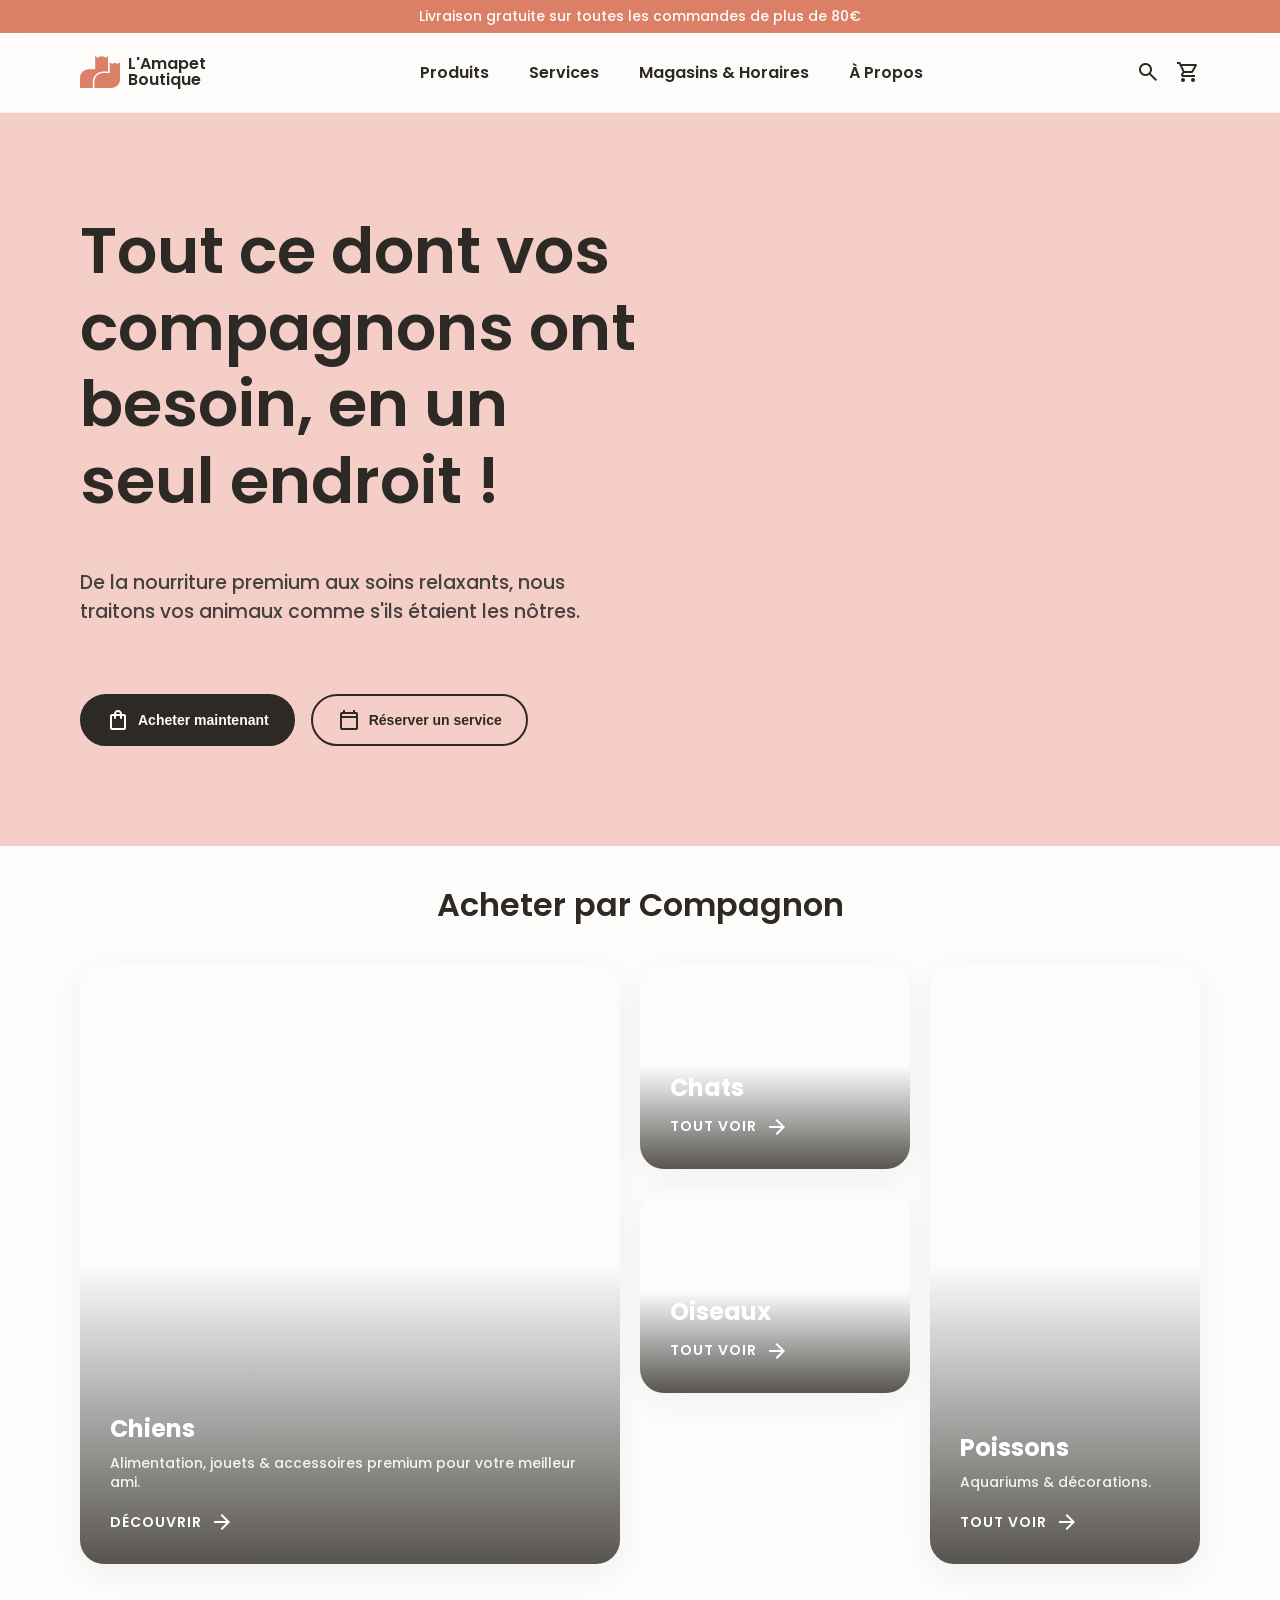
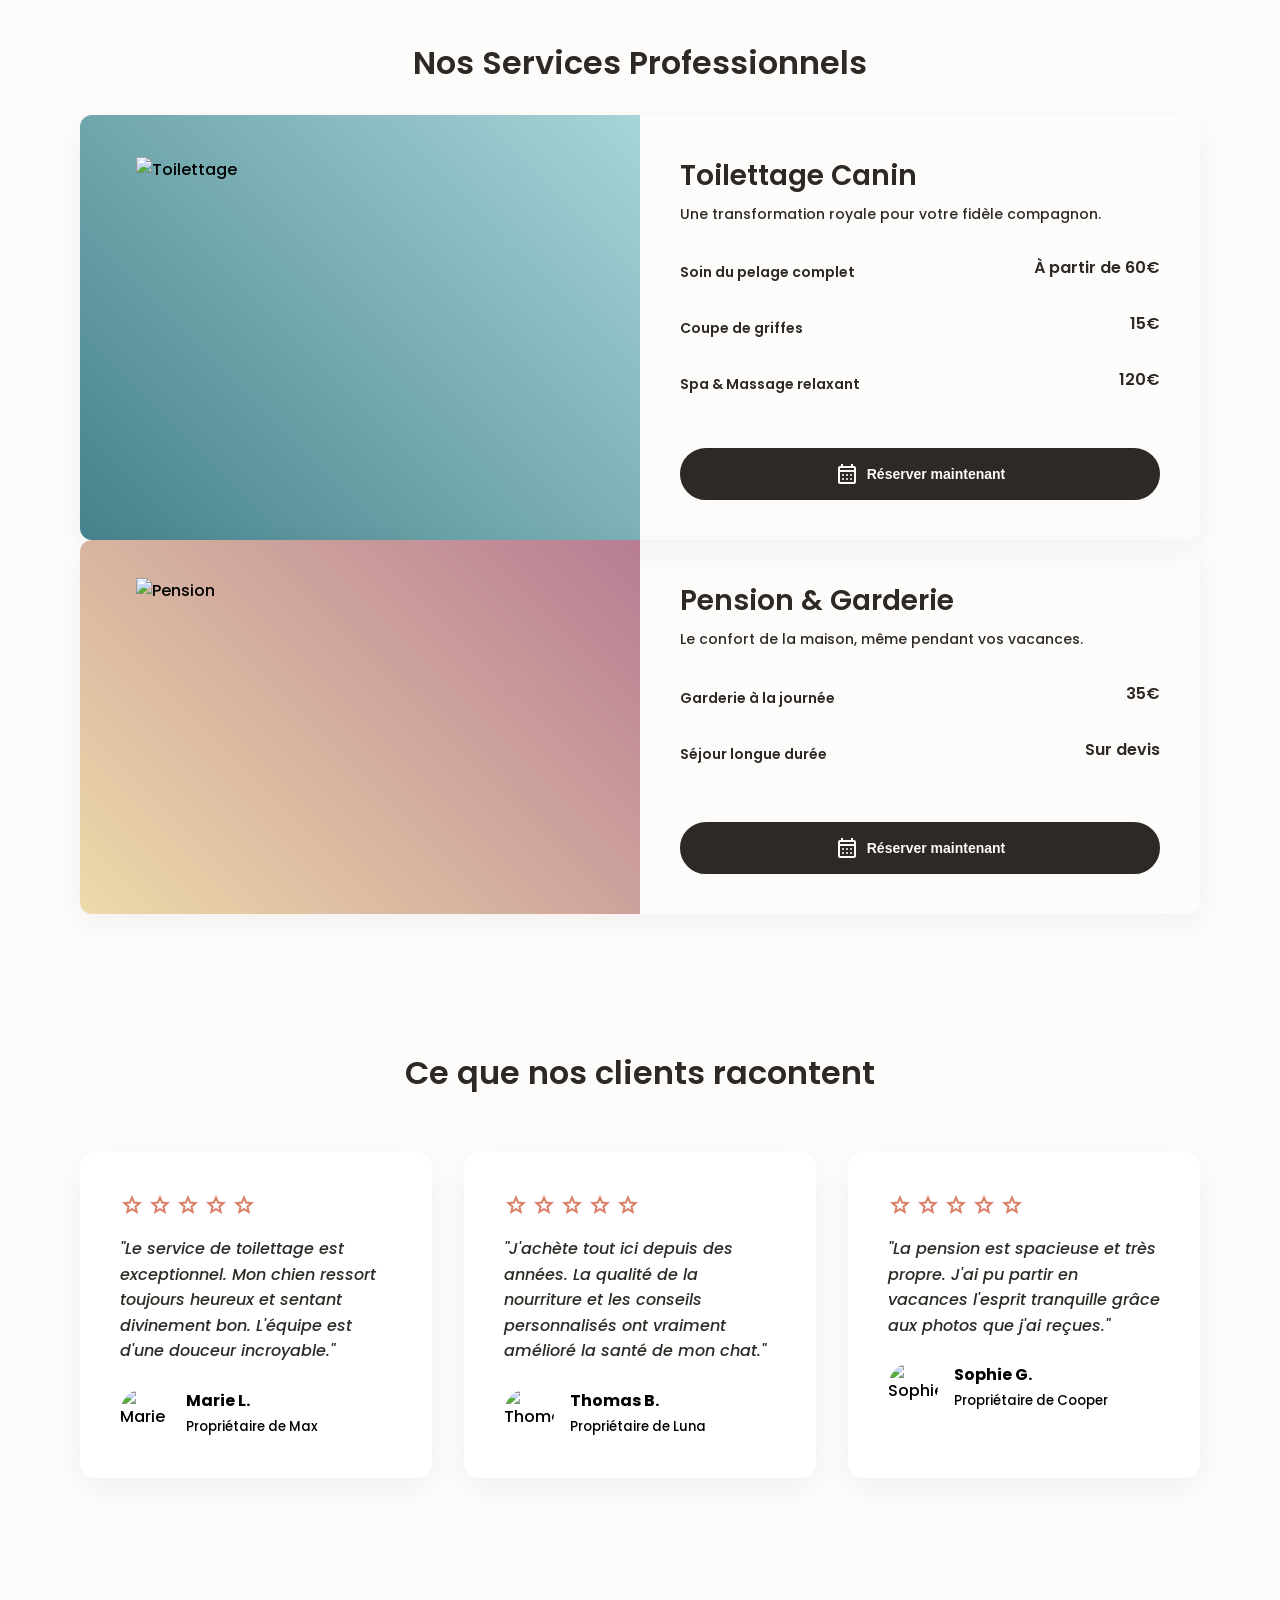
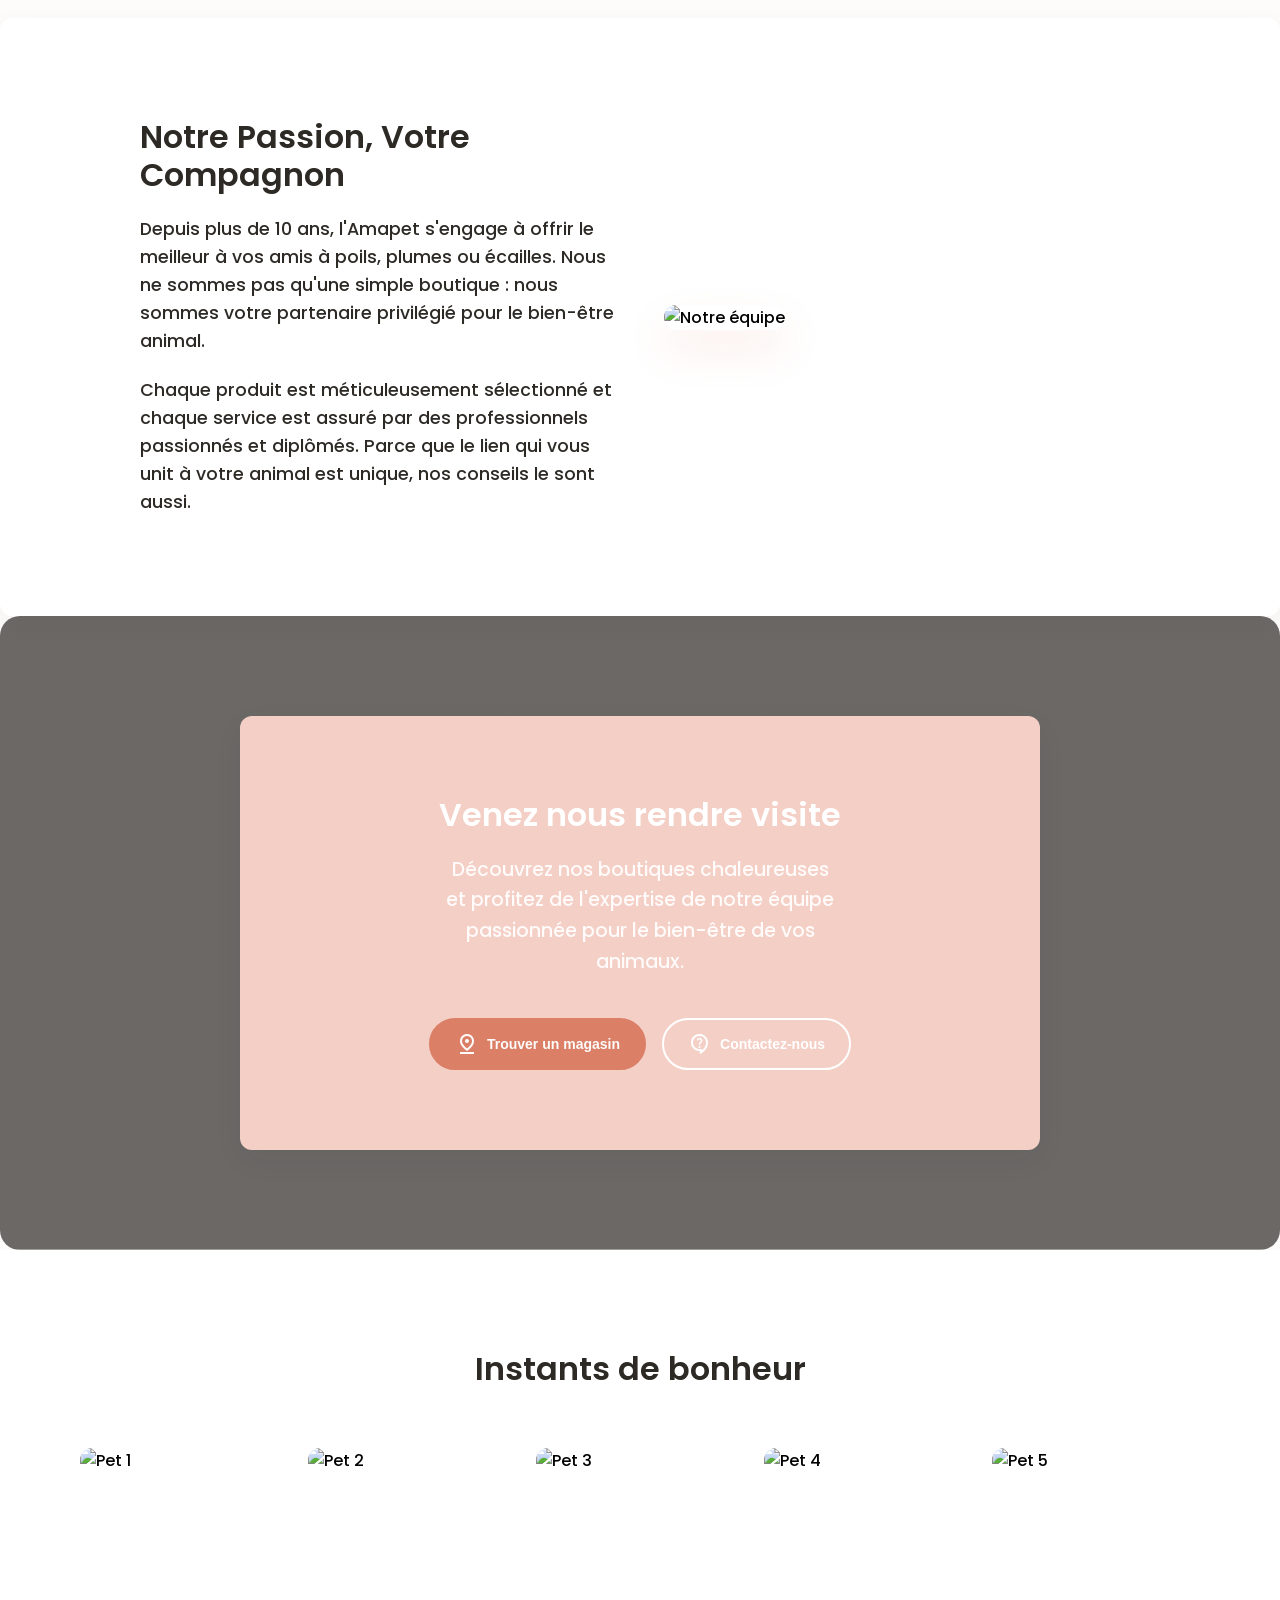
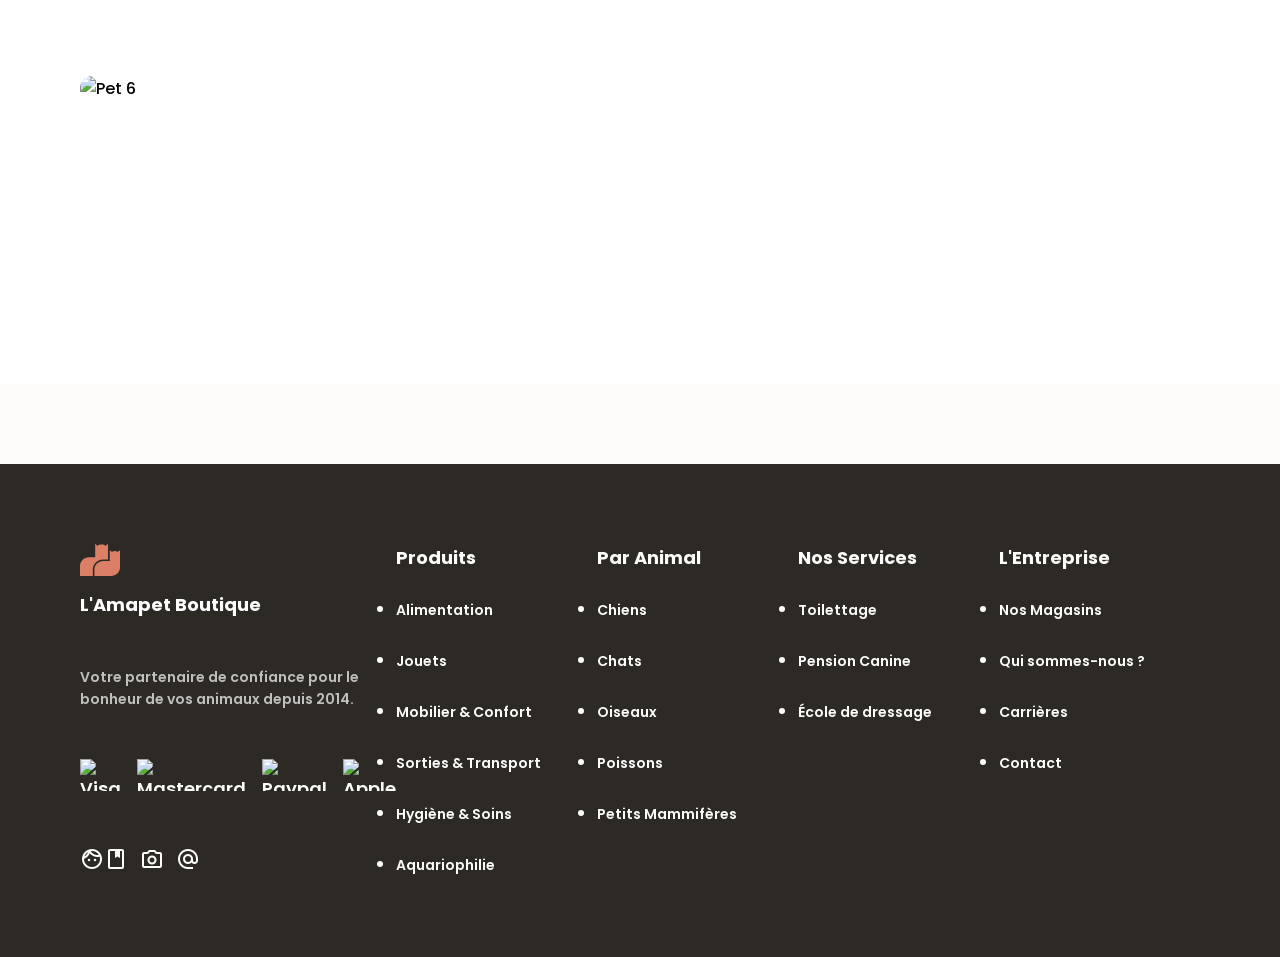
==== index.html @ c66e527f "feat: implement responsive animal masonry grid and update global theme styles and navigation layout" ====
<!DOCTYPE html>
<html lang="fr">
<head>
    <meta charset="UTF-8">
    <meta name="viewport" content="width=device-width, initial-scale=1.0">
    <title>L'Amapet - Votre Animalerie & Spa de Confiance</title>
    <meta name="description" content="Découvrez une large gamme de produits pour chiens, chats, oiseaux et poissons. Services de toilettage et pension professionnelle pour vos compagnons.">
    <link rel="stylesheet" href="style.css">
    <link rel="preconnect" href="https://fonts.googleapis.com">
    <link rel="preconnect" href="https://fonts.gstatic.com" crossorigin>
    <link href="https://fonts.googleapis.com/css2?family=Poppins:wght@400;500;600;700&display=swap" rel="stylesheet">
    <link rel="stylesheet" href="https://fonts.googleapis.com/css2?family=Material+Symbols+Outlined:opsz,wght,FILL,GRAD@20..48,100..700,0..1,-50..200" />
</head>
<body>

    <header>
        <div class="banner">Livraison gratuite sur toutes les commandes de plus de 80€</div>
        <nav>
              
            <div id="logo">

                <svg width="40" height="32" viewBox="0 0 40 32" fill="none" xmlns="http://www.w3.org/2000/svg">
                    <path fill-rule="evenodd" clip-rule="evenodd" d="M12.8 32H0V21.9849C0 17.1239 4.0116 13.1839 8.96 13.1839H15.2V0.468341C15.2 0.251458 15.3792 0.0754376 15.6 0.0754376C15.7184 0.0754376 15.8308 0.127301 15.9068 0.216883L17.3616 1.92719C18.402 1.07577 19.74 0.563816 21.2 0.563816H22C23.442 0.563816 24.7656 1.06359 25.8 1.89654L27.2932 0.14066C27.3692 0.0514706 27.4812 0 27.6 0C27.8208 0 28 0.175628 28 0.392904V15.3896H23.36C17.528 15.3896 12.8 20.0337 12.8 25.7623V32Z" fill="#DB7F67" />
                    <path fill-rule="evenodd" clip-rule="evenodd" d="M29.76 17.0569V12.0875C29.76 12.0836 29.76 12.0797 29.76 12.0758V6.79004C29.76 6.57435 29.9392 6.4 30.16 6.4C30.266 6.4 30.3676 6.44095 30.4424 6.51389L31.9576 7.98784C32.7864 7.42501 33.7936 7.09504 34.88 7.09504C35.97 7.09504 36.9808 7.42735 37.8112 7.99369L39.3176 6.52793C39.3924 6.45499 39.494 6.41404 39.6 6.41404C39.8208 6.41404 40 6.58878 40 6.80408V23.2632C40 28.0883 35.9884 32 31.04 32H14.4V25.7938C14.4 20.969 18.4116 17.0569 23.36 17.0569H29.76Z" fill="#DB7F67" />
                </svg>

               L'Amapet <br> Boutique
            </div>
            <ul class="navigation-menu">
                <li><a href="#">Produits</a>
                    <ul class="subnav">
                        <li class="card-med" id="sup-dog">
                            <div class="card-image"><img src="https://images.unsplash.com/photo-1517849845537-4d257902454a?auto=format&fit=crop&q=80&w=400" alt="Chiens"></div>
                            <a href="#">
                                <span>Chiens</span>
                                <span>Tout voir <span class="material-symbols-outlined">
                                        arrow_forward
                                    </span></span>
                            </a>
                        </li>
                        <li class="card-med" id="sup-cat">
                            <div class="card-image"><img src="https://images.unsplash.com/photo-1514888286974-6c03e2ca1dba?auto=format&fit=crop&q=80&w=400" alt="Chats"></div>
                            <a href="#">
                                <span>Chats</span>
                                <span>Tout voir <span class="material-symbols-outlined">
                                        arrow_forward
                                    </span></span>
                            </a>
                        </li>
                        <li class="card-med" id="sup-bird">
                            <div class="card-image"><img src="https://images.unsplash.com/photo-1452570053594-1b985d6ea890?auto=format&fit=crop&q=80&w=400" alt="Oiseaux"></div>
                            <a href="#">
                                <span>Oiseaux</span>
                                <span>Tout voir <span class="material-symbols-outlined">
                                        arrow_forward
                                    </span></span>
                            </a>
                        </li>
                        <li class="card-med" id="sup-fish">
                            <div class="card-image"><img src="https://images.unsplash.com/photo-1522069169874-c58ec4b76be5?auto=format&fit=crop&q=80&w=400" alt="Poissons"></div>
                            <a href="#">
                                <span>Poissons</span>
                                <span>Tout voir <span class="material-symbols-outlined">
                                        arrow_forward
                                    </span></span>
                            </a>
                        </li>
                    </ul>


                <li><a href="#">Services</a>
                    <ul class="subnav">
                        <li class="card-med" id="serv-groom">
                            <div class="card-image"><img src="https://images.unsplash.com/photo-1583511655857-d19b40a7a54e?auto=format&fit=crop&q=80&w=400" alt="Toilettage"></div>
                            <a href="#">
                                <span>Toilettage</span>
                                <span>Plus d'infos <span class="material-symbols-outlined">
                                        arrow_forward
                                    </span></span>
                            </a>
                        </li>
                        <li class="card-med" id="serv-board">
                            <div class="card-image"><img src="https://images.unsplash.com/photo-1583337130417-3346a1be7dee?auto=format&fit=crop&q=80&w=400" alt="Pension"></div>
                            <a href="#">
                                <span>Pension</span>
                                <span>Plus d'infos <span class="material-symbols-outlined">
                                        arrow_forward
                                    </span></span>
                            </a>
                    </ul>
                </li>
                <li><a href="#locate">Magasins & Horaires</a>
                </li>
                <li>
                    <a href="#">À Propos</a>
                </li>
            </ul>
            <div id="utility">
                <span class="material-symbols-outlined">
                    search
                </span>
                <span class="material-symbols-outlined">
                    shopping_cart
                </span>

            </div>
        </nav>
    </header>
    <section class="hero" style="background-image: linear-gradient(rgba(244, 207, 198, 0.8), rgba(244, 207, 198, 0.8)), url('https://images.unsplash.com/photo-1516734212186-a967f81ad0d7?auto=format&fit=crop&q=80&w=1200'); background-size: cover; background-position: center;">
        <h1>Tout ce dont vos compagnons ont besoin, en un seul endroit !</h1>
        <p style="font-size: 1.2rem; color: #45413E; max-width: 500px; margin-bottom: 20px;">De la nourriture premium aux soins relaxants, nous traitons vos animaux comme s'ils étaient les nôtres.</p>
        <div class="btn-group">
            <button class="btn-filled-dark"><span class="material-symbols-outlined">
                    shopping_bag
                </span>Acheter maintenant</button>
            <button class="btn-outline-dark btn-hover-color"><span class="material-symbols-outlined">
                    calendar_today
                </span> Réserver un service</button>
        </div>

    </section>
    <section class="shop-by-animal">
        <h2>Acheter par Compagnon</h2>
        <div class="animal-masonry">
            <a href="#" class="masonry-item item-lg" style="background-image: url('https://images.unsplash.com/photo-1517849845537-4d257902454a?auto=format&fit=crop&q=80&w=800');">
                <div class="masonry-content">
                    <h3>Chiens</h3>
                    <p>Alimentation, jouets & accessoires premium pour votre meilleur ami.</p>
                    <span class="btn-shop">Découvrir <i class="material-symbols-outlined">arrow_forward</i></span>
                </div>
            </a>
            <div class="masonry-column">
                <a href="#" class="masonry-item item-sm" style="background-image: url('https://images.unsplash.com/photo-1514888286974-6c03e2ca1dba?auto=format&fit=crop&q=80&w=800');">
                    <div class="masonry-content">
                        <h3>Chats</h3>
                        <span class="btn-shop">Tout voir <i class="material-symbols-outlined">arrow_forward</i></span>
                    </div>
                </a>
                <a href="#" class="masonry-item item-sm" style="background-image: url('https://images.unsplash.com/photo-1452570053594-1b985d6ea890?auto=format&fit=crop&q=80&w=800');">
                    <div class="masonry-content">
                        <h3>Oiseaux</h3>
                        <span class="btn-shop">Tout voir <i class="material-symbols-outlined">arrow_forward</i></span>
                    </div>
                </a>
            </div>
            <a href="#" class="masonry-item item-md" style="background-image: url('https://images.unsplash.com/photo-1522069169874-c58ec4b76be5?auto=format&fit=crop&q=80&w=800');">
                <div class="masonry-content">
                    <h3>Poissons</h3>
                    <p>Aquariums & décorations.</p>
                    <span class="btn-shop">Tout voir <i class="material-symbols-outlined">arrow_forward</i></span>
                </div>
            </a>
        </div>
    </section>

    <section>
        <h2>Nos Services Professionnels</h2>

        <ul class="services">
            <li class="card-large card-dark card-wide" id="serv-groom">
                <div class="card-image"><img src="https://images.unsplash.com/photo-1516734212186-a967f81ad0d7?auto=format&fit=crop&q=80&w=800" alt="Toilettage"></div>
                <ul>
                    Toilettage Canin<span class="subtitle">Une transformation royale pour votre fidèle compagnon.</span>
                    <li><a href="#">Soin du pelage complet</a><span>À partir de 60€</span></li>
                    <li><a href="#">Coupe de griffes</a><span>15€</span></li>
                    <li><a href="#">Spa & Massage relaxant</a><span>120€</span></li>
                    <button class="btn-filled-dark"><span class="material-symbols-outlined">
                            calendar_month
                        </span>Réserver maintenant</button>

                </ul>


            </li>
            <li class="card-large card-dark card-wide" id="serv-board">
                <div class="card-image"><img src="https://images.unsplash.com/photo-1548199973-03cce0bbc87b?auto=format&fit=crop&q=80&w=800" alt="Pension"></div>
                <ul>
                    Pension & Garderie<span class="subtitle">Le confort de la maison, même pendant vos vacances.</span>
                    <li><a href="#">Garderie à la journée</a><span>35€</span></li>
                    <li><a href="#">Séjour longue durée</a><span>Sur devis</span></li>
                    <button class="btn-filled-dark"><span class="material-symbols-outlined">
                            calendar_month
                        </span>Réserver maintenant</button>
                </ul>

            </li>
        </ul>
    </section>

    <section id="testimonials" style="padding: 100px var(--pg-margin); background: #FDFCFB;">
        <h2 style="margin-bottom: 60px;">Ce que nos clients racontent</h2>
        <div style="display: grid; grid-template-columns: repeat(auto-fit, minmax(300px, 1fr)); grid-gap: 32px;">
            <div style="background: white; padding: 40px; border-radius: 16px; box-shadow: var(--card-shadow);">
                <div style="display: flex; grid-gap: 4px; margin-bottom: 20px; color: #DB7F67;">
                    <span class="material-symbols-outlined">star</span><span class="material-symbols-outlined">star</span><span class="material-symbols-outlined">star</span><span class="material-symbols-outlined">star</span><span class="material-symbols-outlined">star</span>
                </div>
                <p style="font-style: italic; color: var(--text-01); line-height: 1.6; margin-bottom: 24px;">"Le service de toilettage est exceptionnel. Mon chien ressort toujours heureux et sentant divinement bon. L'équipe est d'une douceur incroyable."</p>
                <div style="display: flex; align-items: center; grid-gap: 16px;">
                    <img src="https://images.unsplash.com/photo-1438761681033-6461ffad8d80?auto=format&fit=crop&q=80&w=100" alt="Marie" style="width: 50px; height: 50px; border-radius: 50%; object-fit: cover;">
                    <div><strong>Marie L.</strong><br><small>Propriétaire de Max</small></div>
                </div>
            </div>
            <div style="background: white; padding: 40px; border-radius: 16px; box-shadow: var(--card-shadow);">
                <div style="display: flex; grid-gap: 4px; margin-bottom: 20px; color: #DB7F67;">
                    <span class="material-symbols-outlined">star</span><span class="material-symbols-outlined">star</span><span class="material-symbols-outlined">star</span><span class="material-symbols-outlined">star</span><span class="material-symbols-outlined">star</span>
                </div>
                <p style="font-style: italic; color: var(--text-01); line-height: 1.6; margin-bottom: 24px;">"J'achète tout ici depuis des années. La qualité de la nourriture et les conseils personnalisés ont vraiment amélioré la santé de mon chat."</p>
                <div style="display: flex; align-items: center; grid-gap: 16px;">
                    <img src="https://images.unsplash.com/photo-1500648767791-00dcc994a43e?auto=format&fit=crop&q=80&w=100" alt="Thomas" style="width: 50px; height: 50px; border-radius: 50%; object-fit: cover;">
                    <div><strong>Thomas B.</strong><br><small>Propriétaire de Luna</small></div>
                </div>
            </div>
            <div style="background: white; padding: 40px; border-radius: 16px; box-shadow: var(--card-shadow);">
                <div style="display: flex; grid-gap: 4px; margin-bottom: 20px; color: #DB7F67;">
                    <span class="material-symbols-outlined">star</span><span class="material-symbols-outlined">star</span><span class="material-symbols-outlined">star</span><span class="material-symbols-outlined">star</span><span class="material-symbols-outlined">star</span>
                </div>
                <p style="font-style: italic; color: var(--text-01); line-height: 1.6; margin-bottom: 24px;">"La pension est spacieuse et très propre. J'ai pu partir en vacances l'esprit tranquille grâce aux photos que j'ai reçues."</p>
                <div style="display: flex; align-items: center; grid-gap: 16px;">
                    <img src="https://images.unsplash.com/photo-1544005313-94ddf0286df2?auto=format&fit=crop&q=80&w=100" alt="Sophie" style="width: 50px; height: 50px; border-radius: 50%; object-fit: cover;">
                    <div><strong>Sophie G.</strong><br><small>Propriétaire de Cooper</small></div>
                </div>
            </div>
        </div>
    </section>

    <section id="mission" style="background: white; border-radius: 12px; margin-top: 40px; box-shadow: var(--card-shadow);">
        <div style="display: flex; flex-direction: row; align-items: center; grid-gap: 48px; padding: 60px;">
            <div style="flex: 1;">
                <h2 style="text-align: left; margin-bottom: 20px;">Notre Passion, Votre Compagnon</h2>
                <p style="font-size: 1.1rem; line-height: 1.6; color: var(--text-01); margin-bottom: 20px;">
                    Depuis plus de 10 ans, l'Amapet s'engage à offrir le meilleur à vos amis à poils, plumes ou écailles. Nous ne sommes pas qu'une simple boutique : nous sommes votre partenaire privilégié pour le bien-être animal.
                </p>
                <p style="font-size: 1.1rem; line-height: 1.6; color: var(--text-01);">
                    Chaque produit est méticuleusement sélectionné et chaque service est assuré par des professionnels passionnés et diplômés. Parce que le lien qui vous unit à votre animal est unique, nos conseils le sont aussi.
                </p>
            </div>
            <div style="flex: 1;">
                <img src="https://images.unsplash.com/photo-1583337130417-3346a1be7dee?auto=format&fit=crop&q=80&w=800" alt="Notre équipe" style="width: 100%; border-radius: 12px; box-shadow: var(--card-hover);">
            </div>
        </div>
    </section>

    <section id="locate" style="background-image: linear-gradient(rgba(45, 42, 38, 0.7), rgba(45, 42, 38, 0.7)), url('https://images.unsplash.com/photo-1601758228041-f3b2795255f1?auto=format&fit=crop&q=80&w=1200'); background-size: cover; background-position: center; border-radius: 20px; padding: 100px var(--pg-margin); color: white;">
        <div style="text-align: center; max-width: 800px; margin: 0 auto;">
            <h2 style="color: white; margin-bottom: 20px;">Venez nous rendre visite</h2>
            <p style="font-size: 1.2rem; line-height: 1.6; margin-bottom: 40px; color: rgba(255, 255, 255, 0.9);">Découvrez nos boutiques chaleureuses et profitez de l'expertise de notre équipe passionnée pour le bien-être de vos animaux.</p>
            <div class="btn-group" style="justify-content: center;">
                <button class="btn-filled-dark" style="background: var(--brand-01); border-color: var(--brand-01);"><span class="material-symbols-outlined">pin_drop</span>Trouver un magasin</button>
                <button class="btn-outline-dark" style="color: white; border-color: white;"><span class="material-symbols-outlined">contact_support</span> Contactez-nous</button>
            </div>
        </div>
    </section>

    <section id="gallery" style="padding: 100px var(--pg-margin); background: white;">
        <h2 style="margin-bottom: 60px;">Instants de bonheur</h2>
        <div style="display: grid; grid-template-columns: repeat(auto-fill, minmax(200px, 1fr)); grid-gap: 20px;">
            <img src="https://images.unsplash.com/photo-1516734212186-a967f81ad0d7?auto=format&fit=crop&q=80&w=400" alt="Pet 1" style="width: 100%; aspect-ratio: 1/1; object-fit: cover; border-radius: 12px; transition: var(--hover-timing); cursor: pointer;" onmouseover="this.style.transform='scale(1.05)'" onmouseout="this.style.transform='scale(1)'">
            <img src="https://images.unsplash.com/photo-1544568100-847a948585b9?auto=format&fit=crop&q=80&w=400" alt="Pet 2" style="width: 100%; aspect-ratio: 1/1; object-fit: cover; border-radius: 12px; transition: var(--hover-timing); cursor: pointer;" onmouseover="this.style.transform='scale(1.05)'" onmouseout="this.style.transform='scale(1)'">
            <img src="https://images.unsplash.com/photo-1444212477490-ca407925329e?auto=format&fit=crop&q=80&w=400" alt="Pet 3" style="width: 100%; aspect-ratio: 1/1; object-fit: cover; border-radius: 12px; transition: var(--hover-timing); cursor: pointer;" onmouseover="this.style.transform='scale(1.05)'" onmouseout="this.style.transform='scale(1)'">
            <img src="https://images.unsplash.com/photo-1518791841217-8f162f1e1131?auto=format&fit=crop&q=80&w=400" alt="Pet 4" style="width: 100%; aspect-ratio: 1/1; object-fit: cover; border-radius: 12px; transition: var(--hover-timing); cursor: pointer;" onmouseover="this.style.transform='scale(1.05)'" onmouseout="this.style.transform='scale(1)'">
            <img src="https://images.unsplash.com/photo-1522069169874-c58ec4b76be5?auto=format&fit=crop&q=80&w=400" alt="Pet 5" style="width: 100%; aspect-ratio: 1/1; object-fit: cover; border-radius: 12px; transition: var(--hover-timing); cursor: pointer;" onmouseover="this.style.transform='scale(1.05)'" onmouseout="this.style.transform='scale(1)'">
            <img src="https://images.unsplash.com/photo-1517610822449-4321877649d7?auto=format&fit=crop&q=80&w=400" alt="Pet 6" style="width: 100%; aspect-ratio: 1/1; object-fit: cover; border-radius: 12px; transition: var(--hover-timing); cursor: pointer;" onmouseover="this.style.transform='scale(1.05)'" onmouseout="this.style.transform='scale(1)'">
        </div>
    </section>

    <footer>

        <ul style="flex: 1.5;">
            <div id="logo-footer" style="margin-bottom: 24px;">
                <svg width="40" height="32" viewBox="0 0 40 32" fill="none" xmlns="http://www.w3.org/2000/svg">
                    <path fill-rule="evenodd" clip-rule="evenodd" d="M12.8 32H0V21.9849C0 17.1239 4.0116 13.1839 8.96 13.1839H15.2V0.468341C15.2 0.251458 15.3792 0.0754376 15.6 0.0754376C15.7184 0.0754376 15.8308 0.127301 15.9068 0.216883L17.3616 1.92719C18.402 1.07577 19.74 0.563816 21.2 0.563816H22C23.442 0.563816 24.7656 1.06359 25.8 1.89654L27.2932 0.14066C27.3692 0.0514706 27.4812 0 27.6 0C27.8208 0 28 0.175628 28 0.392904V15.3896H23.36C17.528 15.3896 12.8 20.0337 12.8 25.7623V32Z" fill="#DB7F67" />
                    <path fill-rule="evenodd" clip-rule="evenodd" d="M29.76 17.0569V12.0875C29.76 12.0836 29.76 12.0797 29.76 12.0758V6.79004C29.76 6.57435 29.9392 6.4 30.16 6.4C30.266 6.4 30.3676 6.44095 30.4424 6.51389L31.9576 7.98784C32.7864 7.42501 33.7936 7.09504 34.88 7.09504C35.97 7.09504 36.9808 7.42735 37.8112 7.99369L39.3176 6.52793C39.3924 6.45499 39.494 6.41404 39.6 6.41404C39.8208 6.41404 40 6.58878 40 6.80408V23.2632C40 28.0883 35.9884 32 31.04 32H14.4V25.7938C14.4 20.969 18.4116 17.0569 23.36 17.0569H29.76Z" fill="#DB7F67" />
                </svg>
                <div style="font-weight: 700; color: white; margin-top: 8px;">L'Amapet Boutique</div>
            </div>
            <p style="color: rgba(255,255,255,0.7); font-size: 14px; line-height: 1.6; margin-bottom: 24px;">Votre partenaire de confiance pour le bonheur de vos animaux depuis 2014.</p>
            <div style="display: flex; grid-gap: 16px; margin-bottom: 32px;">
                <img src="https://img.icons8.com/color/48/000000/visa.png" alt="Visa" style="height: 32px;">
                <img src="https://img.icons8.com/color/48/000000/mastercard.png" alt="Mastercard" style="height: 32px;">
                <img src="https://img.icons8.com/color/48/000000/paypal.png" alt="Paypal" style="height: 32px;">
                <img src="https://img.icons8.com/color/48/000000/apple-pay.png" alt="Apple Pay" style="height: 32px;">
            </div>
            <div style="display: flex; grid-gap: 12px;">
                <span class="material-symbols-outlined" style="cursor: pointer;">facebook</span>
                <span class="material-symbols-outlined" style="cursor: pointer;">photo_camera</span>
                <span class="material-symbols-outlined" style="cursor: pointer;">alternate_email</span>
            </div>
        </ul>
        <ul>
            <strong>Produits</strong>
            <li><a href="#">Alimentation</a></li>
            <li><a href="#">Jouets</a></li>
            <li><a href="#">Mobilier & Confort</a></li>
            <li><a href="#">Sorties & Transport</a></li>
            <li><a href="#">Hygiène & Soins</a></li>
            <li><a href="#">Aquariophilie</a></li>
        </ul>

        <ul>
            <strong>Par Animal</strong>
            <li><a href="#">Chiens</a></li>
            <li><a href="#">Chats</a></li>
            <li><a href="#">Oiseaux</a></li>
            <li><a href="#">Poissons</a></li>
            <li><a href="#">Petits Mammifères</a></li>
        </ul>


        <ul>
            <strong>Nos Services</strong>
            <li><a href="#">Toilettage</a></li>
            <li><a href="#">Pension Canine</a></li>
            <li><a href="#">École de dressage</a></li>
        </ul>
        <ul>
            <strong>L'Entreprise</strong>
            <li><a href="#">Nos Magasins</a></li>
            <li><a href="#">Qui sommes-nous ?</a></li>
            <li><a href="#">Carrières</a></li>
            <li><a href="#">Contact</a></li>
        </ul>


    </footer>
    
</body>
</html>
---- style.css ----
:root {
    --text-01: #2D2A26;
    --light-01: #FDFCFB;
    --light-02: #FFFFFF;
    --brand-01: #DB7F67;
    --brand-02: #F4CFC6;
    --card-hover: 0 20px 40px rgba(219, 127, 103, 0.15);
    --card-shadow: 0 10px 30px rgba(45, 42, 38, 0.05);
    --hover-timing: all 0.4s cubic-bezier(0.165, 0.84, 0.44, 1);
    --nav-card-size: 260px;

    -webkit-font-smoothing: antialiased;
    -moz-osx-font-smoothing: grayscale;
    scroll-behavior: smooth;
}

* {
    box-sizing: border-box;
    padding: 0;
    margin: 0;
}

body {
    font-family: 'Poppins', sans-serif;
    font-weight: 500;
    transition: var(--hover-timing);

    background: var(--light-01);
	
	width: 100vw;
	overflow-x: hidden;

}

header {
    /*    width: 100%;*/
    height: auto;
    position: sticky;
    top: 0;
    /*    border: 1px solid red;*/
    z-index: 100;
}

.banner {
    background: var(--brand-01);
    color: var(--light-01);
    font-size: 14px;
    font-weight: 500;
    line-height: 1.2;
    padding: 8px 24px;
    display: flex;
    align-items: center;
    justify-content: center;

}

nav {
    color: var(--text-01);
    font-weight: 600;
    height: 80px;
    background: rgba(253, 252, 251, 0.8);
    backdrop-filter: blur(10px);
    -webkit-backdrop-filter: blur(10px);
    display: flex;
    flex-direction: row;
    align-items: center;
    justify-content: space-between;
    padding: 0 var(--pg-margin);
    border-bottom: 1px solid rgba(219, 127, 103, 0.1);
    z-index: 100;
}

nav ul.navigation-menu {
    display: flex;
    flex-direction: row;
    flex: 1;
    justify-content: center;
    position: relative;
    top: 0;
}

nav .navigation-menu a {
    font-size: 16px;
    text-decoration: none;
    color: var(--text-01);

}

nav .navigation-menu > li {
    display: flex;
    flex-direction: column;
    align-items: center;
    /*    justify-items: center;*/
}

nav .navigation-menu > li > a {
    position: relative;
    /*    border: 1px solid purple;*/
    padding: 0 20px;
    height: 64px;
    display: flex;
    align-items: center;
    justify-items: center;
}

nav .navigation-menu > li:hover ul.subnav {
    visibility: visible;
    opacity: 1;
    top: 80px;
    transform: translateY(0);
}


nav .navigation-menu > li > ul.subnav {
    /*    border: 1px solid green;*/
    visibility: hidden;
    position: absolute;
    display: flex;
    flex-direction: row;
    top: 90px;
    background: var(--light-02);
    box-shadow: var(--card-hover);
    border-radius: 16px;
    opacity: 0;
    transform: translateY(10px);
    transition: var(--hover-timing);
    padding: 32px;
}


nav > #logo {
    display: flex;
    flex-direction: row;
    align-items: center;
    grid-gap: 8px;
    line-height: 100%;
}

nav > #logo > span {
    font-size: 32px;
}

nav > #utility {
    display: flex;
    flex-direction: row;
    align-items: center;
    grid-gap: 16px;
}

.card-large,
.card-med {
    /*    border: 1px solid orange;*/
    flex: 1;
    /*    width: var(--nav-card-size);*/

    position: relative;
    display: flex;
    flex-direction: column;
    /*    padding: 24px;*/
    transition: var(--hover-timing);
    cursor: pointer;
}


.card-large {
    box-shadow: var(--card-shadow);
    border-radius: 12px;
    overflow: hidden;
    /*    padding-bottom: 32px;*/
}



.card-large:hover {
    box-shadow: var(--card-hover);
    transform: scale(1.01);
}

.card-med:hover .card-image {
    transform: scale(1.01);
}


.card-image {
    width: 100%;
    /*    height: 90%;*/
    aspect-ratio: 1/1;
    position: relative;
    border-radius: 12px;
    overflow: hidden;
    display: flex;
    align-items: center;
    justify-content: center;
    transition: var(--hover-timing);
}

.card-large > .card-image {
    aspect-ratio: 3/2;
}

.card-image > img {
    width: 100%;
    height: 100%;
    position: absolute;
    object-fit: contain;



}

.card-large a {
    text-decoration: none;
    font-weight: 600;
}

.card-large > .card-image > a {
    position: absolute;
    bottom: 0;
    z-index: 1;
    width: 100%;
    font-size: 24px;
    line-height: 1.2;
}




.card-large > ul {
    /*    padding: 16px 0 24px;*/
    display: flex;
    flex-direction: column;
    grid-gap: 8px;
    flex: 1;
    /*    border: 1px solid blue;*/

    color: var(--text-01);

    padding: 0 40px 40px;
    font-size: 28px;
    font-weight: 600;
    line-height: 1.5;
}



.card-large > ul > li a {
    line-height: 32px;
    font-size: 14px;
    /*    border: 1px solid red;*/
}


.card-large#sup-dog,
.card-med#sup-dog > .card-image {
    background: linear-gradient(45deg, #463631 0%, #976C5B 100%);
}


button.btn-outline {
    color: var(--light-01);
    border-color: var(--light-01);
}


.card-large#sup-cat,
.card-med#sup-cat > .card-image {
    background: linear-gradient(45deg, #F6AE6C 0%, #ECBD73 100%);
}


.card-large#sup-bird,
.card-med#sup-bird > .card-image {
    background: linear-gradient(45deg, #EFEFEF 0%, #F2F2F2 100%);
}


.card-large#sup-fish,
.card-med#sup-fish > .card-image {
    background: linear-gradient(45deg, #1E4782 0%, #709DDF 100%);
}


.card-large.card-dark a,
.card-large.card-dark > ul {
    color: var(--text-01);
}

.card-large.card-light a,
.card-large.card-light > ul {
    color: var(--light-01);
}



button {
    font-size: 14px;
    font-weight: 600;
    line-height: 24px;
    padding: 12px 24px;
    border-radius: 48px;
    display: flex;
    flex-direction: row;
    grid-gap: 8px;
    justify-content: center;
    align-items: center;
    cursor: pointer;
}



button.btn-outline-light {
    color: var(--light-01);
    background: none;
    color: var(--light-01);
    border: 2px solid var(--light-01);
}

button.btn-outline-dark {
    color: var(--text-01);
    background: none;
    color: var(--text-01);
    border: 2px solid var(--text-01);
}

button.btn-filled-dark {
    color: var(--light-01);
    background: var(--text-01);
    color: var(--light-01);
    border: 2px solid var(--text-01);
}

.btn-outline-dark:hover {
    background: var(--text-01);
    border: 2px solid var(--text-01);
}

.btn-outline-light:hover {
    background: var(--light-01);
    border: 2px solid var(--light-01);
    color: var(--text-01);
}


button:hover,
.btn-outline-dark.btn-hover-color:hover {
    color: var(--light-01);
    border: 2px solid var(--brand-01);
    background: var(--brand-01);
    transition: var(--hover-timing);
    box-shadow: var(--card-hover);
}


section,
footer {
    position: relative;
    width: 100%;
    padding: 0 var(--pg-margin);
}




section.hero {
    /*    width: 100%;*/
    height: auto;
    background: var(--brand-02);
    min-height: 500px;
    display: flex;
    flex-direction: column;
    justify-content: center;
    align-items: flex-start;
    grid-gap: 48px;
    display: inline-flex;
    padding-top: 100px;
    padding-bottom: 100px;
}

.btn-group {
    display: flex;
    flex-direction: row;
    grid-gap: 16px;
}

section.hero h1 {
    font-size: var(--hero-text);
    font-weight: 600;
    line-height: 1.2;
    width: 40%;

    color: var(--text-01);
}

.card-med {
    width: var(--nav-card-size);
    height: auto;
    /*    border: 1px solid green;*/
    position: relative;
    display: flex;
    flex-direction: column;
    padding: 0;
}

.card-med > a {
    display: flex;
    flex-direction: column;
    grid-gap: 4px;
    padding: 12px 16px 0px;
}

.card-med > a > span {
    width: 100%;
    /*    border: 1px solid blue;*/
}

.card-med > a > span:nth-of-type(1) {
    width: 100%;
    /*    border: 1px solid blue;*/
    font-size: 24px;
    font-weight: 600;
    line-height: 1.2;
}

.card-med > a > span:nth-of-type(2) {
    font-size: 16px;
    font-weight: 500;
    line-height: 24px;
    display: flex;
    flex-direction: row;
    align-items: center;
    grid-gap: 6px;
}

.card-med > a > span:nth-of-type(2) > span {
    font-size: 18px;
}

#serv-groom > .card-image {
    background: linear-gradient(45deg, #45828C 0%, #A7D4D8 100%);
}

#serv-board > .card-image {
    background: linear-gradient(45deg, #EDDAA9 0%, #B87D93 100%);
}

.card-med:hover .card-image {
    box-shadow: var(--card-hover);
}


.card-med > .card-image {
    box-shadow: var(--card-shadow);
}

.card-med > .card-image > img {
    width: 80%;
    height: 80%;
    /*    border: 1px solid red;*/
}

section:not(.hero) {
    padding: calc(var(--pg-margin)/2) var(--pg-margin);
}

section h2 {
    font-size: 32px;
    font-weight: 600;
    line-height: 1.2;
    text-align: center;
    color: var(--text-01);
    margin-bottom: 32px;
    /*    padding-bottom: 24px;*/
}


.card-wide {
    flex-direction: row;
    padding: 0;
}

.card-wide .card-image {
    width: 50%;
    border-radius: 0;
}

.card-image img {
    width: 80%;
    height: 80%;
}

.card-wide > ul {
    padding: 40px;
}

.card-wide > ul > li {
    width: 100%;
    display: flex;
    flex-direction: row;
    justify-content: space-between;
    grid-gap: 24px;
    margin-bottom: 16px;
}


.card-wide .subtitle {
    font-size: 14px;
    line-height: 1.4;
    font-weight: 500;
    /*    margin-top: 8px;*/
    margin-bottom: 24px;
}

.card-wide > ul > li span {
    font-size: 16px;
}

.card-large > ul > li:last-of-type {
    margin-bottom: 40px;
}


.card-large button {
    margin-top: auto;
}

#locate > div {
    background: var(--brand-02);
    display: flex;
    flex-direction: column;
    justify-content: center;
    align-items: center;
    padding: 80px 0;
    border-radius: 12px;
    box-shadow: var(--card-shadow);
    transition: var(--hover-timing);
    cursor: pointer;
}

#locate > div:hover {
    box-shadow: var(--card-hover);
}

#locate h2 {
    margin-top: 0;
}

#locate p {
    line-height: 1.5;
    margin-bottom: 40px;
    width: 50%;
    text-align: center;
}


.btn-group {
    display: flex;
    flex-direction: row;
    grid-gap: 16px;
}

footer {
    background: var(--text-01);
    padding: 80px 80px 0px;
    margin-top: 80px;
    display: flex;
}



footer ul {
    display: flex;
    flex-direction: column;
    grid-gap: 24px;
    box-shadow: none;
    flex: 1;
    color: var(--light-01);
    font-size: 18px;
    font-weight: 600;
    margin-bottom: 80px;

}


footer ul li a {
    color: var(--light-01);
    text-decoration: none;
    font-size: 14px;
}


footer ul li {
    color: var(--light-01);
    padding: 0;

}

/* Shop by Animal Masonry */
.animal-masonry {
    display: grid;
    grid-template-columns: 2fr 1fr 1fr;
    grid-gap: 20px;
    margin-top: 40px;
    height: 600px;
}

.masonry-column {
    display: flex;
    flex-direction: column;
    grid-gap: 20px;
}

.masonry-item {
    position: relative;
    border-radius: 24px;
    background-size: cover;
    background-position: center;
    text-decoration: none;
    overflow: hidden;
    display: flex;
    align-items: flex-end;
    transition: var(--hover-timing);
    box-shadow: var(--card-shadow);
}

.item-lg { grid-row: span 2; }
.item-sm { flex: 1; }
.item-md { grid-row: span 2; }

.masonry-item::before {
    content: '';
    position: absolute;
    top: 0; left: 0; right: 0; bottom: 0;
    background: linear-gradient(0deg, rgba(45, 42, 38, 0.8) 0%, rgba(45, 42, 38, 0) 50%);
    z-index: 1;
    transition: var(--hover-timing);
}

.masonry-item:hover {
    transform: scale(1.02);
    box-shadow: var(--card-hover);
    z-index: 10;
}

.masonry-item:hover::before {
    background: linear-gradient(0deg, rgba(219, 127, 103, 0.7) 0%, rgba(219, 127, 103, 0.1) 100%);
}

.masonry-content {
    position: relative;
    z-index: 2;
    padding: 30px;
    color: white;
}

.masonry-content h3 {
    font-size: 24px;
    margin-bottom: 8px;
    font-weight: 700;
}

.masonry-content p {
    font-size: 14px;
    opacity: 0.9;
    margin-bottom: 16px;
    line-height: 1.4;
}

.btn-shop {
    display: inline-flex;
    align-items: center;
    grid-gap: 8px;
    font-weight: 600;
    font-size: 14px;
    text-transform: uppercase;
    letter-spacing: 1px;
}

/* --- RESPONSIVITÉ --- */

/* Tablettes (max-width: 1024px) */
@media only screen and (max-width: 1024px) {
    .animal-masonry {
        grid-template-columns: 1fr 1fr;
        height: auto;
    }
    .item-lg, .item-md { grid-column: span 2; height: 350px; }
    
    section.hero h1 {
        --hero-text: 44px;
        width: 70%;
    }
}

/* Mobiles (max-width: 768px) */
@media only screen and (max-width: 768px) {
    :root {
        --pg-margin: 24px;
    }

    header nav { height: auto; flex-direction: column; padding: 20px; }
    nav ul.navigation-menu { display: none; }
    
    section.hero {
        padding: 80px var(--pg-margin);
        text-align: center;
        align-items: center;
        min-height: 400px;
    }

    section.hero h1 {
        --hero-text: 36px;
        width: 100%;
    }

    .animal-masonry {
        grid-template-columns: 1fr;
    }
    .masonry-item { height: 300px !important; grid-column: auto !important; grid-row: auto !important; }

    .card-wide {
        flex-direction: column;
    }
    .card-wide .card-image {
        width: 100%;
    }

    #mission > div {
        flex-direction: column !important;
        padding: 40px !important;
    }

    footer {
        flex-direction: column;
        text-align: center;
        padding: 60px 40px;
    }
}

/* Grands écrans (min-width: 1200px) */
@media only screen and (min-width: 1200px) {
    :root {
        --pg-margin: 80px;
    }

    section.hero {
        min-height: 600px;
    }

    section.hero h1 {
        --hero-text: 64px;
        width: 50%;
    }
}
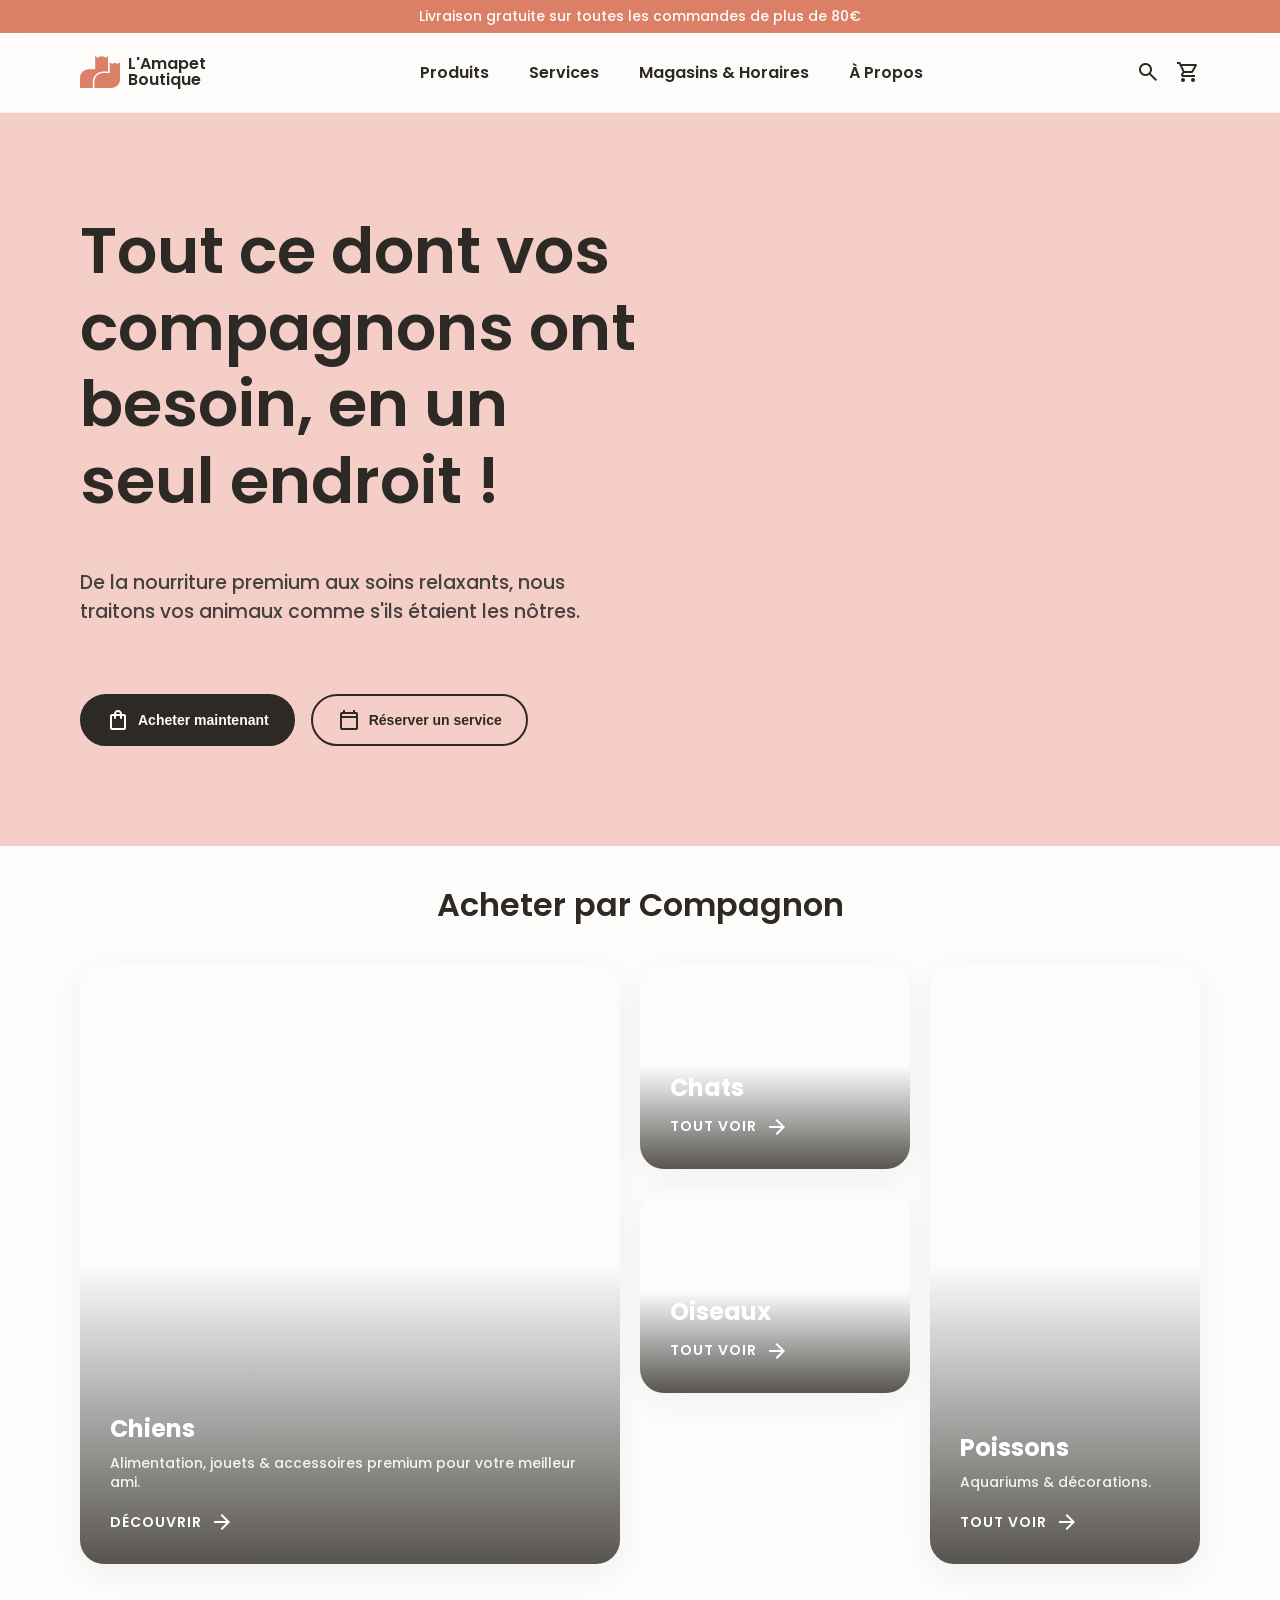
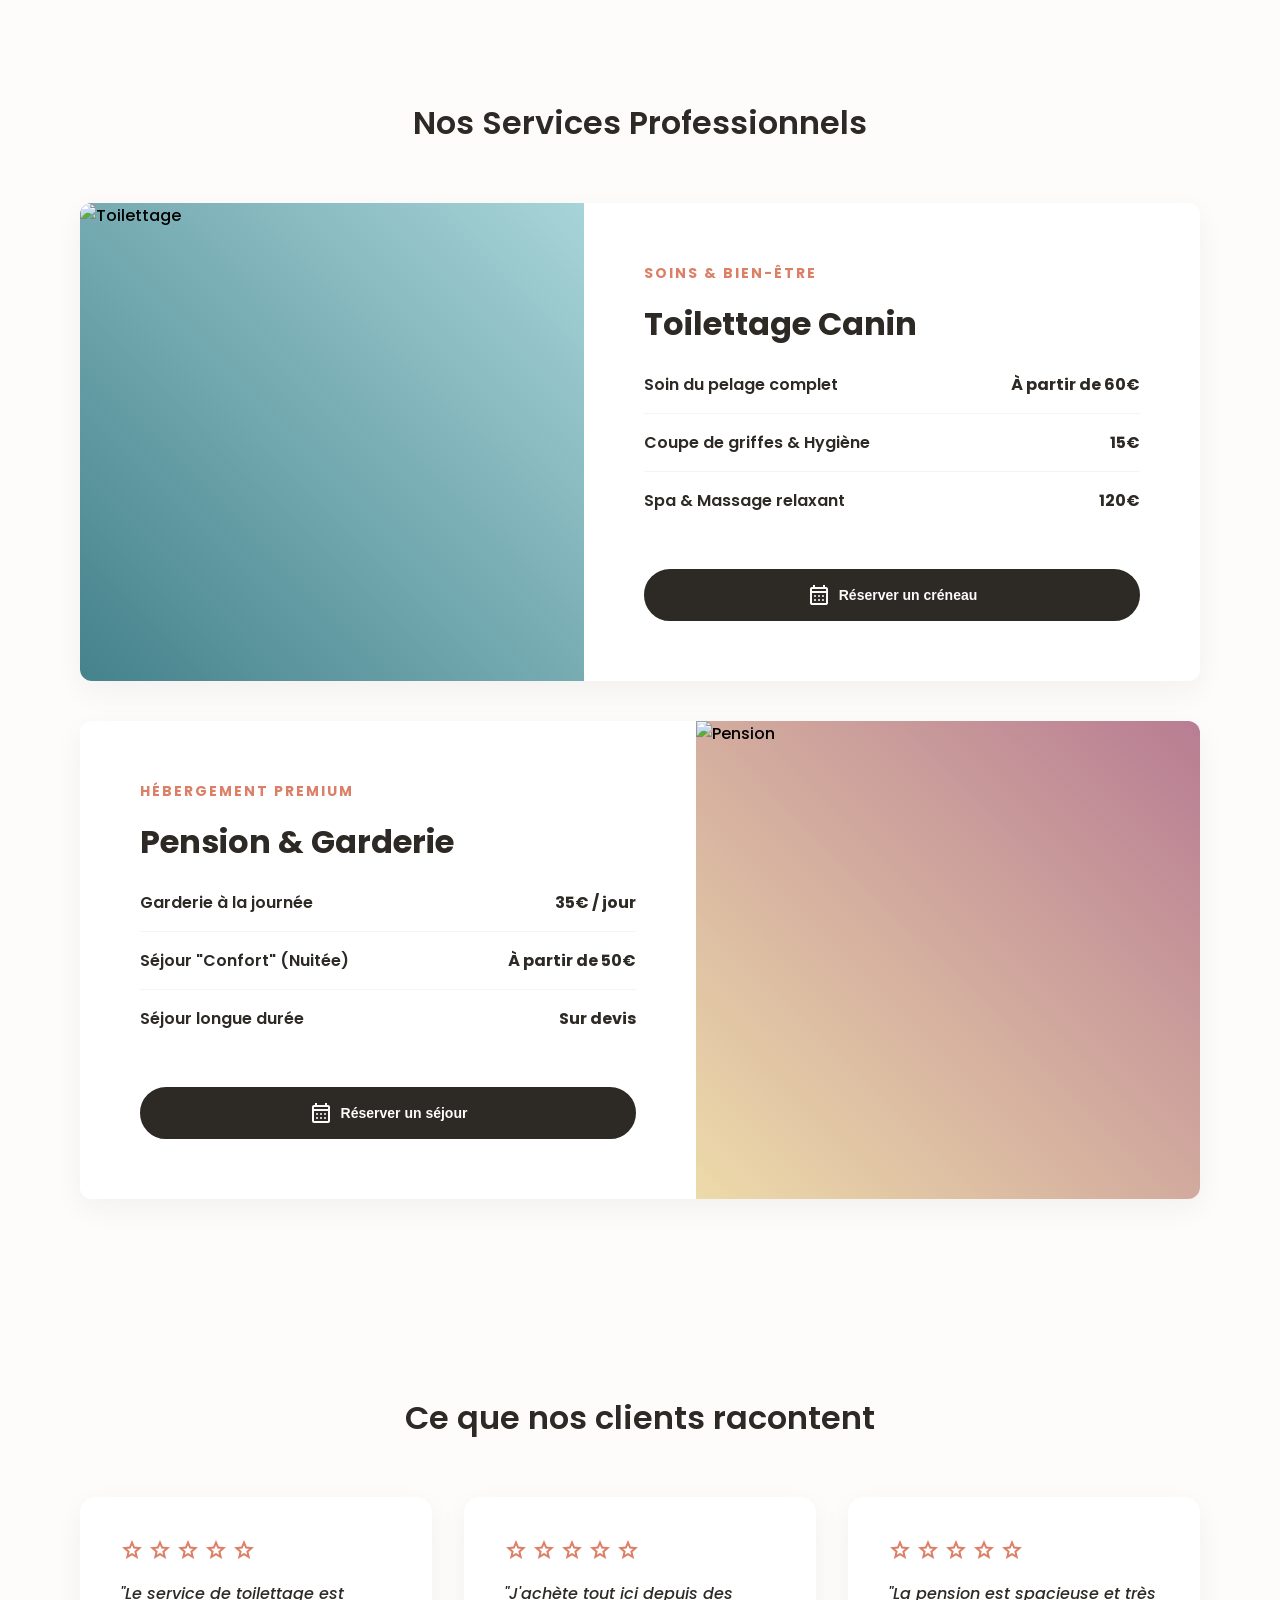
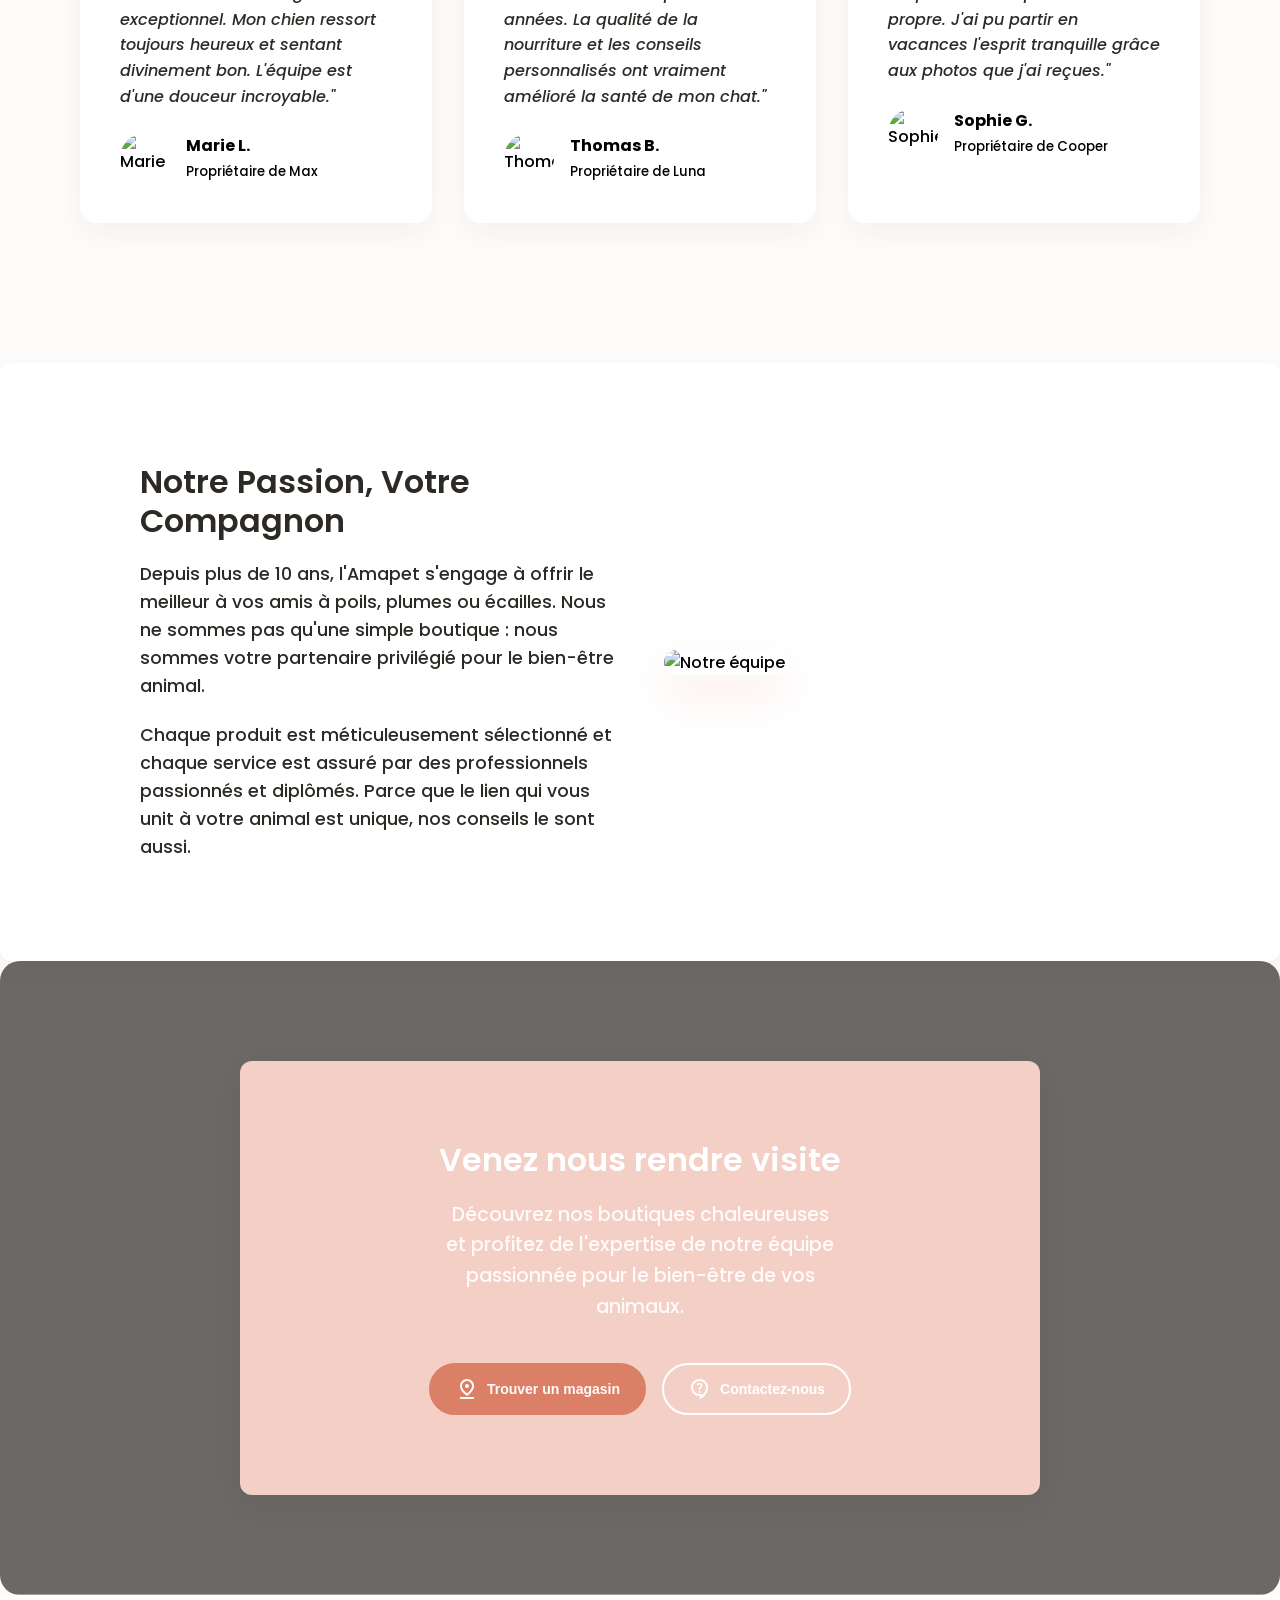
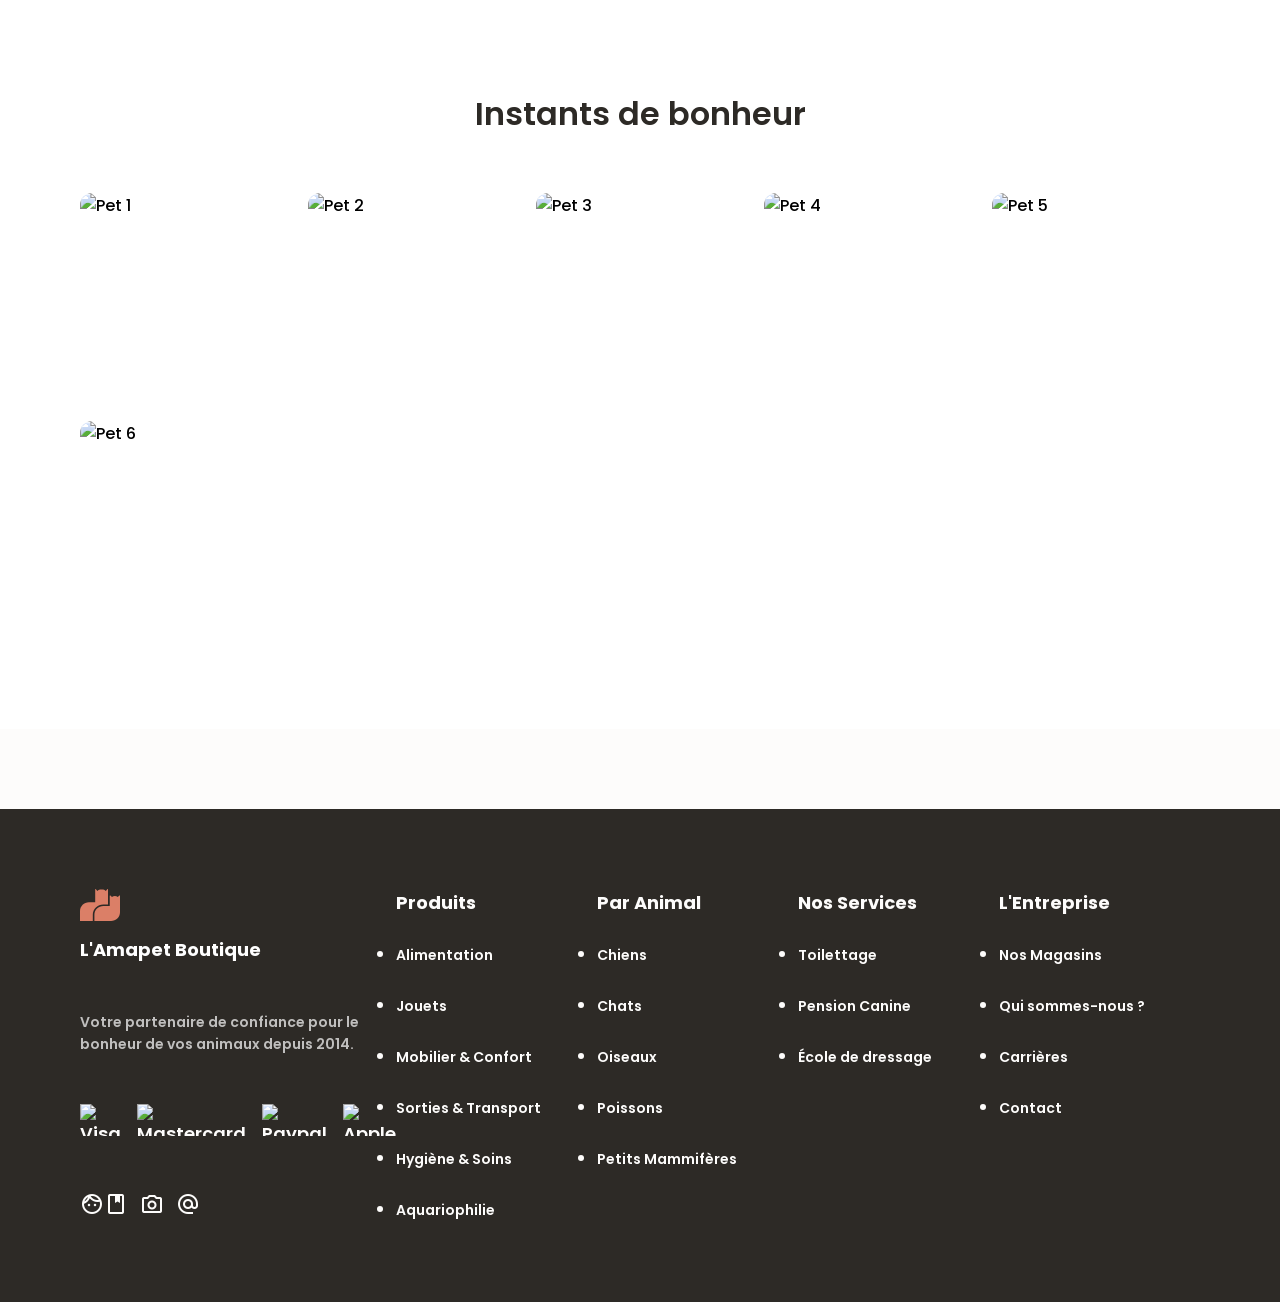
==== commit 5bc19482: "refactor: redesign services section layout with updated card structure and responsive styles" ====
--- a/index.html
+++ b/index.html
@@ -153,38 +153,67 @@
         </div>
     </section>
 
-    <section>
-        <h2>Nos Services Professionnels</h2>
-
-        <ul class="services">
-            <li class="card-large card-dark card-wide" id="serv-groom">
-                <div class="card-image"><img src="https://images.unsplash.com/photo-1516734212186-a967f81ad0d7?auto=format&fit=crop&q=80&w=800" alt="Toilettage"></div>
-                <ul>
-                    Toilettage Canin<span class="subtitle">Une transformation royale pour votre fidèle compagnon.</span>
-                    <li><a href="#">Soin du pelage complet</a><span>À partir de 60€</span></li>
-                    <li><a href="#">Coupe de griffes</a><span>15€</span></li>
-                    <li><a href="#">Spa & Massage relaxant</a><span>120€</span></li>
-                    <button class="btn-filled-dark"><span class="material-symbols-outlined">
-                            calendar_month
-                        </span>Réserver maintenant</button>
-
-                </ul>
-
-
-            </li>
-            <li class="card-large card-dark card-wide" id="serv-board">
-                <div class="card-image"><img src="https://images.unsplash.com/photo-1548199973-03cce0bbc87b?auto=format&fit=crop&q=80&w=800" alt="Pension"></div>
-                <ul>
-                    Pension & Garderie<span class="subtitle">Le confort de la maison, même pendant vos vacances.</span>
-                    <li><a href="#">Garderie à la journée</a><span>35€</span></li>
-                    <li><a href="#">Séjour longue durée</a><span>Sur devis</span></li>
-                    <button class="btn-filled-dark"><span class="material-symbols-outlined">
-                            calendar_month
-                        </span>Réserver maintenant</button>
-                </ul>
-
-            </li>
-        </ul>
+    <section id="services" style="padding: 100px var(--pg-margin); background: #FDFCFB;">
+        <h2 style="margin-bottom: 60px;">Nos Services Professionnels</h2>
+        <div class="services-list-container">
+            <!-- Service 1: Toilettage -->
+            <div class="card-large card-wide" id="serv-groom">
+                <div class="card-image">
+                    <img src="https://images.unsplash.com/photo-1516734212186-a967f81ad0d7?auto=format&fit=crop&q=80&w=800" alt="Toilettage">
+                </div>
+                <div class="service-content">
+                    <span class="service-subtitle">Soins & Bien-être</span>
+                    <h3 class="service-title">Toilettage Canin</h3>
+                    <div class="service-list">
+                        <div class="service-item">
+                            <a href="#">Soin du pelage complet</a>
+                            <span class="price">À partir de 60€</span>
+                        </div>
+                        <div class="service-item">
+                            <a href="#">Coupe de griffes & Hygiène</a>
+                            <span class="price">15€</span>
+                        </div>
+                        <div class="service-item">
+                            <a href="#">Spa & Massage relaxant</a>
+                            <span class="price">120€</span>
+                        </div>
+                    </div>
+                    <button class="btn-filled-dark">
+                        <span class="material-symbols-outlined">calendar_month</span>
+                        Réserver un créneau
+                    </button>
+                </div>
+            </div>
+
+            <!-- Service 2: Pension -->
+            <div class="card-large card-wide reverse" id="serv-board">
+                <div class="card-image">
+                    <img src="https://images.unsplash.com/photo-1548199973-03cce0bbc87b?auto=format&fit=crop&q=80&w=800" alt="Pension">
+                </div>
+                <div class="service-content">
+                    <span class="service-subtitle">Hébergement Premium</span>
+                    <h3 class="service-title">Pension & Garderie</h3>
+                    <div class="service-list">
+                        <div class="service-item">
+                            <a href="#">Garderie à la journée</a>
+                            <span class="price">35€ / jour</span>
+                        </div>
+                        <div class="service-item">
+                            <a href="#">Séjour "Confort" (Nuitée)</a>
+                            <span class="price">À partir de 50€</span>
+                        </div>
+                        <div class="service-item">
+                            <a href="#">Séjour longue durée</a>
+                            <span class="price">Sur devis</span>
+                        </div>
+                    </div>
+                    <button class="btn-filled-dark">
+                        <span class="material-symbols-outlined">calendar_month</span>
+                        Réserver un séjour
+                    </button>
+                </div>
+            </div>
+        </div>
     </section>
 
     <section id="testimonials" style="padding: 100px var(--pg-margin); background: #FDFCFB;">
--- a/style.css
+++ b/style.css
@@ -149,14 +149,9 @@
 
 .card-large,
 .card-med {
-    /*    border: 1px solid orange;*/
-    flex: 1;
-    /*    width: var(--nav-card-size);*/
-
     position: relative;
     display: flex;
     flex-direction: column;
-    /*    padding: 24px;*/
     transition: var(--hover-timing);
     cursor: pointer;
 }
@@ -469,58 +464,89 @@
     text-align: center;
     color: var(--text-01);
     margin-bottom: 32px;
-    /*    padding-bottom: 24px;*/
-}
-
+}
+
+/* Services Sections */
+.services-list-container {
+    display: flex;
+    flex-direction: column;
+    grid-gap: 40px;
+    margin-top: 40px;
+}
 
 .card-wide {
     flex-direction: row;
     padding: 0;
 }
 
+.card-wide.reverse {
+    flex-direction: row-reverse;
+}
+
 .card-wide .card-image {
-    width: 50%;
+    width: 45%;
     border-radius: 0;
 }
 
-.card-image img {
-    width: 80%;
-    height: 80%;
-}
-
-.card-wide > ul {
-    padding: 40px;
-}
-
-.card-wide > ul > li {
+.card-wide .card-image img {
     width: 100%;
-    display: flex;
-    flex-direction: row;
+    height: 100%;
+    object-fit: cover;
+}
+
+.service-content {
+    padding: 60px;
+    display: flex;
+    flex-direction: column;
+    flex: 1;
+    background: white;
+}
+
+.service-title {
+    font-size: 32px;
+    font-weight: 700;
+    color: var(--text-01);
+    margin-bottom: 8px;
+    text-align: left;
+}
+
+.service-subtitle {
+    font-size: 14px;
+    text-transform: uppercase;
+    letter-spacing: 2px;
+    color: var(--brand-01);
+    font-weight: 700;
+    margin-bottom: 16px;
+}
+
+.service-list {
+    list-style: none;
+    margin-bottom: 40px;
+    padding: 0 !important;
+}
+
+.service-item {
+    display: flex;
     justify-content: space-between;
-    grid-gap: 24px;
-    margin-bottom: 16px;
-}
-
-
-.card-wide .subtitle {
-    font-size: 14px;
-    line-height: 1.4;
+    align-items: center;
+    padding: 16px 0;
+    border-bottom: 1px solid rgba(45, 42, 38, 0.05);
+    font-size: 16px;
     font-weight: 500;
-    /*    margin-top: 8px;*/
-    margin-bottom: 24px;
-}
-
-.card-wide > ul > li span {
-    font-size: 16px;
-}
-
-.card-large > ul > li:last-of-type {
-    margin-bottom: 40px;
-}
-
-
-.card-large button {
-    margin-top: auto;
+}
+
+.service-item:last-child {
+    border-bottom: none;
+}
+
+.service-item a {
+    color: var(--text-01);
+    text-decoration: none;
+}
+
+.service-item .price {
+    font-weight: 700;
+    color: var(--text-01);
 }
 
 #locate > div {
@@ -551,13 +577,6 @@
     text-align: center;
 }
 
-
-.btn-group {
-    display: flex;
-    flex-direction: row;
-    grid-gap: 16px;
-}
-
 footer {
     background: var(--text-01);
     padding: 80px 80px 0px;
@@ -565,8 +584,6 @@
     display: flex;
 }
 
-
-
 footer ul {
     display: flex;
     flex-direction: column;
@@ -577,9 +594,7 @@
     font-size: 18px;
     font-weight: 600;
     margin-bottom: 80px;
-
-}
-
+}
 
 footer ul li a {
     color: var(--light-01);
@@ -587,11 +602,9 @@
     font-size: 14px;
 }
 
-
 footer ul li {
     color: var(--light-01);
     padding: 0;
-
 }
 
 /* Shop by Animal Masonry */
@@ -717,11 +730,19 @@
     }
     .masonry-item { height: 300px !important; grid-column: auto !important; grid-row: auto !important; }
 
-    .card-wide {
-        flex-direction: column;
+    .card-wide,
+    .card-wide.reverse {
+        flex-direction: column !important;
     }
     .card-wide .card-image {
-        width: 100%;
+        width: 100% !important;
+        height: 250px !important;
+    }
+    .service-content {
+        padding: 40px var(--pg-margin) !important;
+    }
+    .service-title {
+        font-size: 28px !important;
     }
 
     #mission > div {
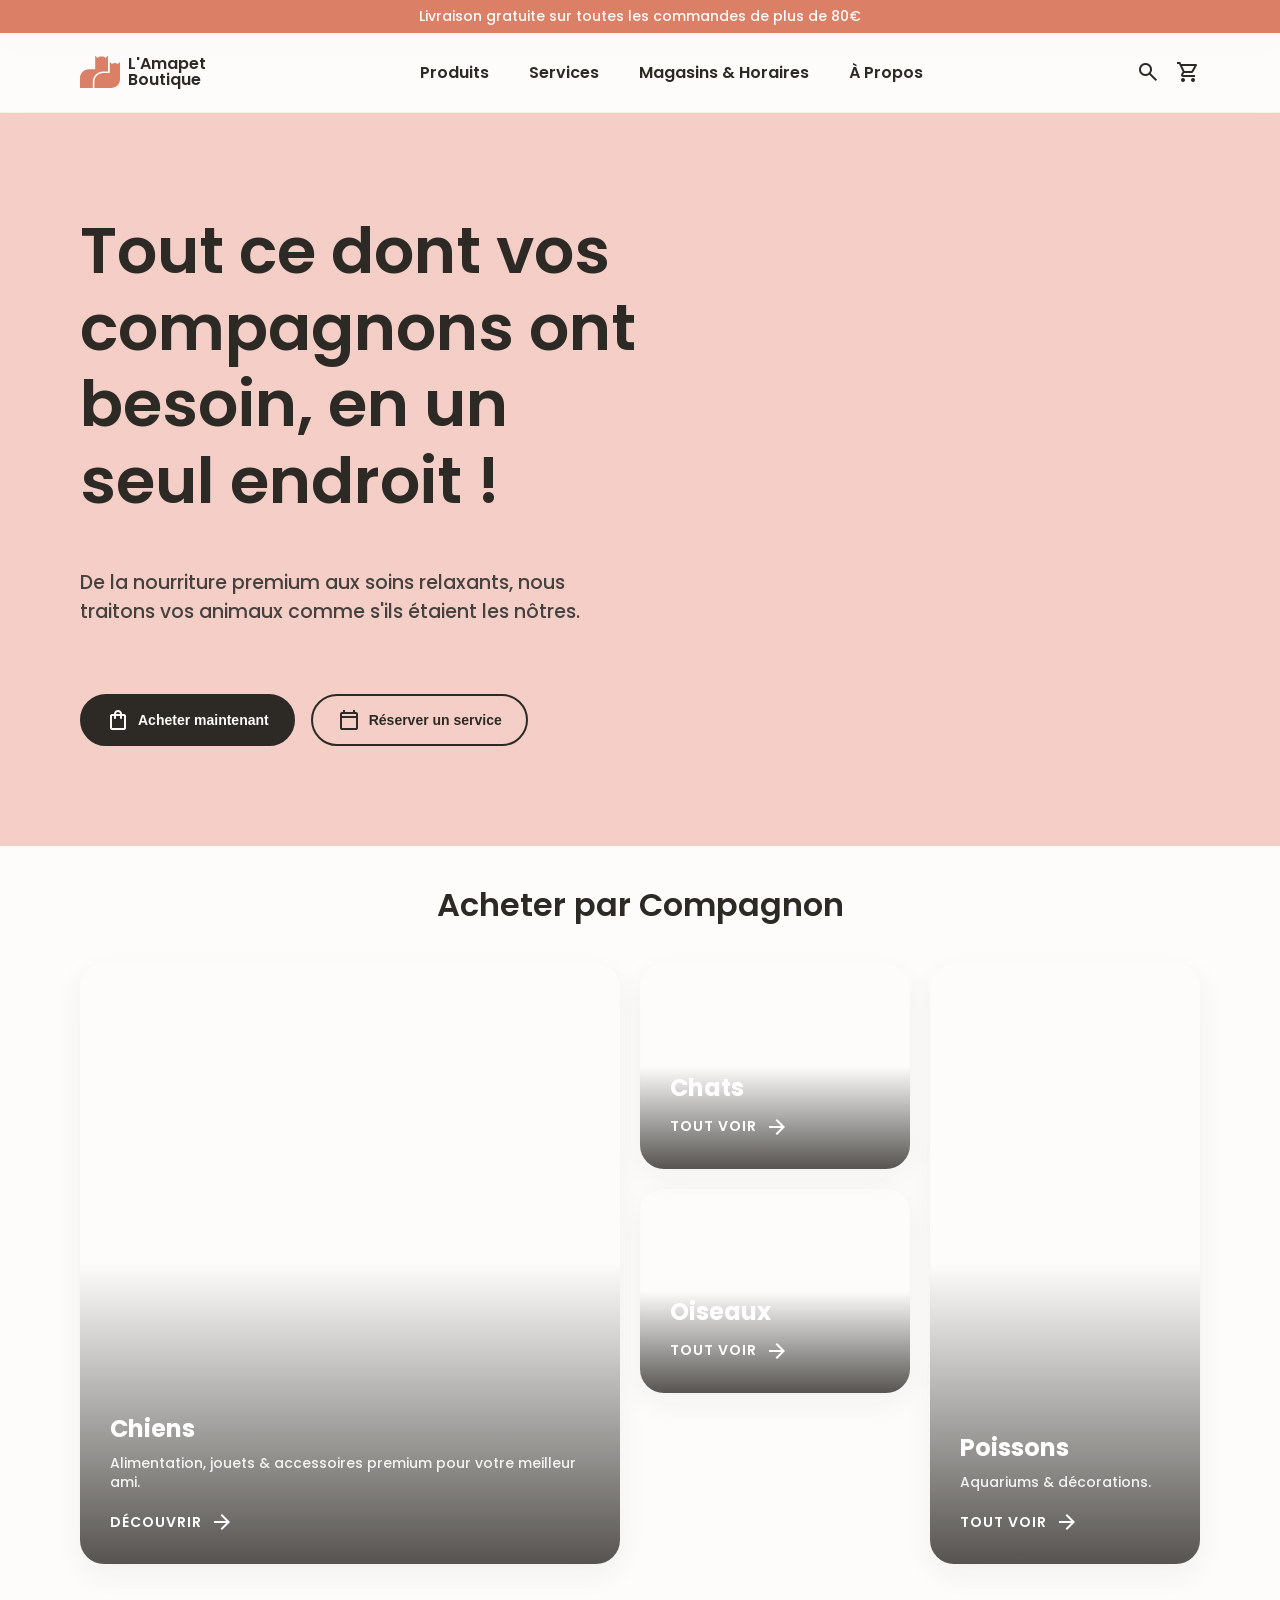
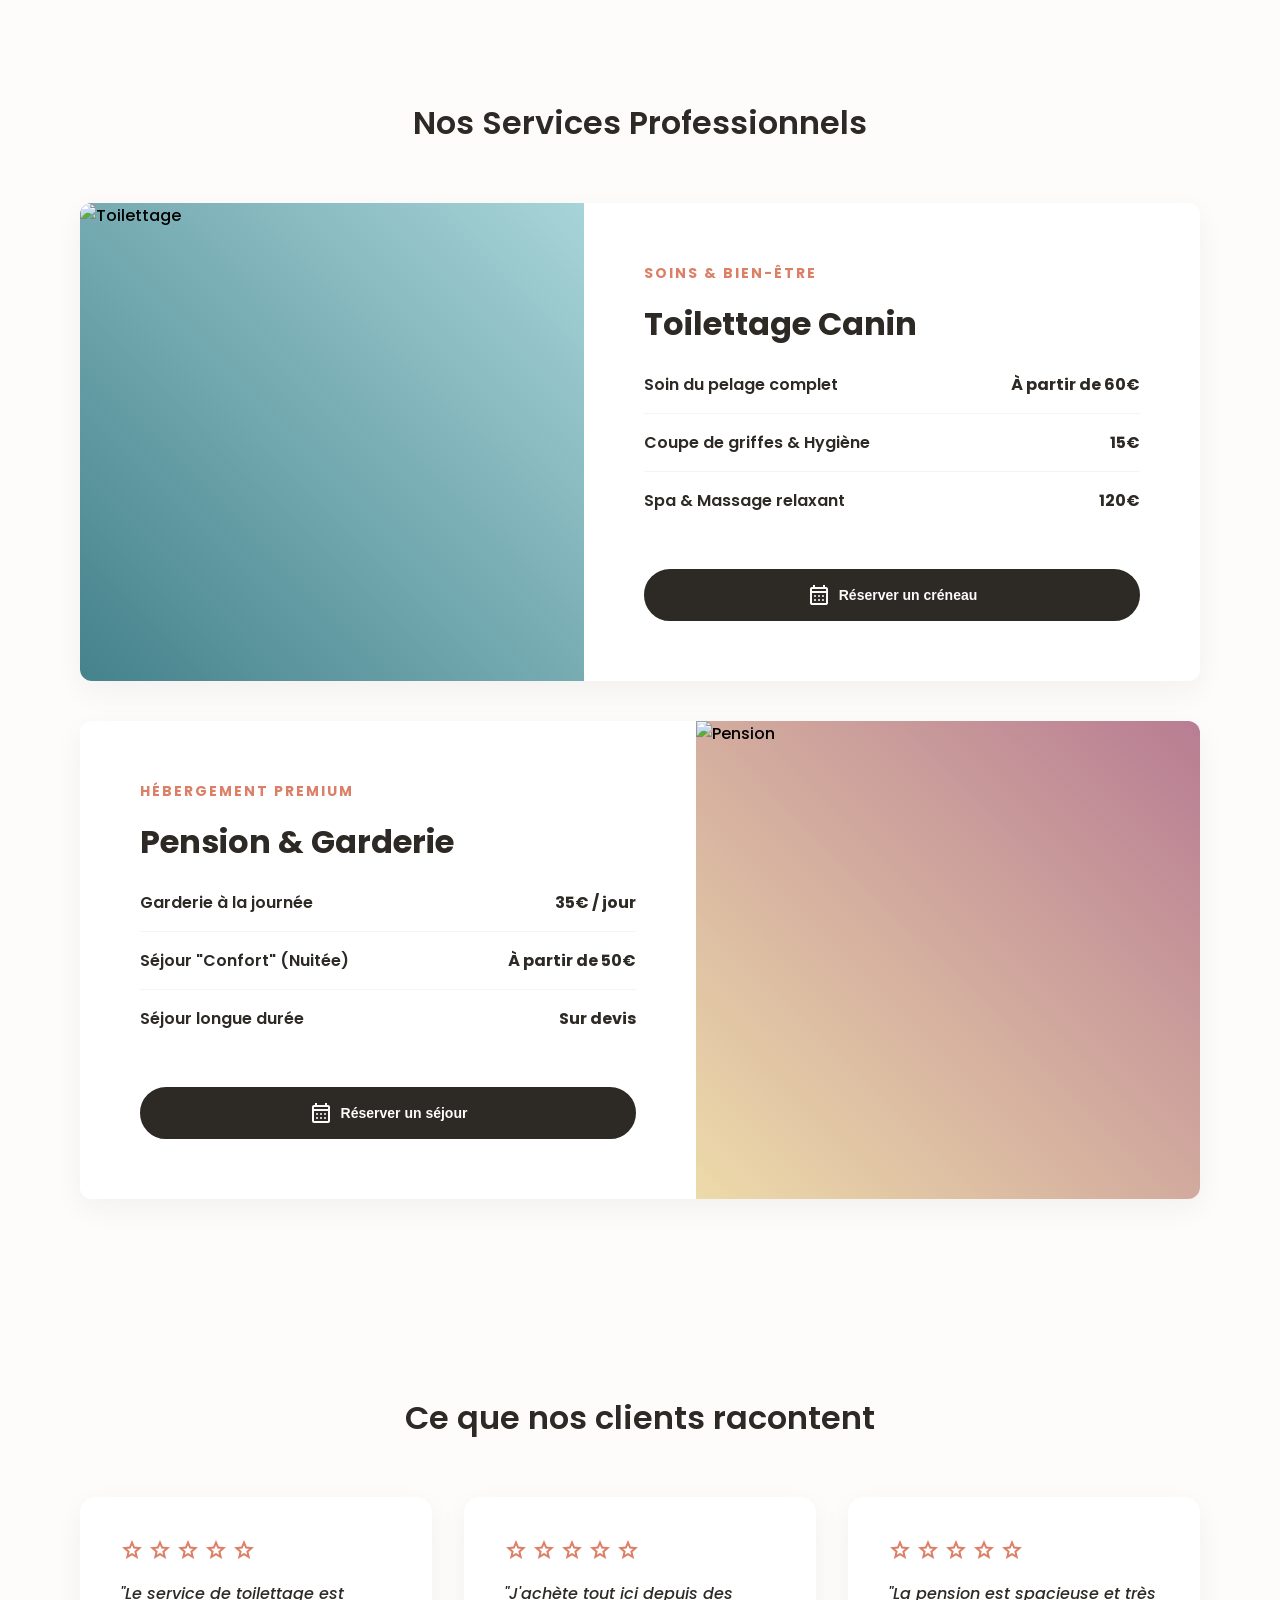
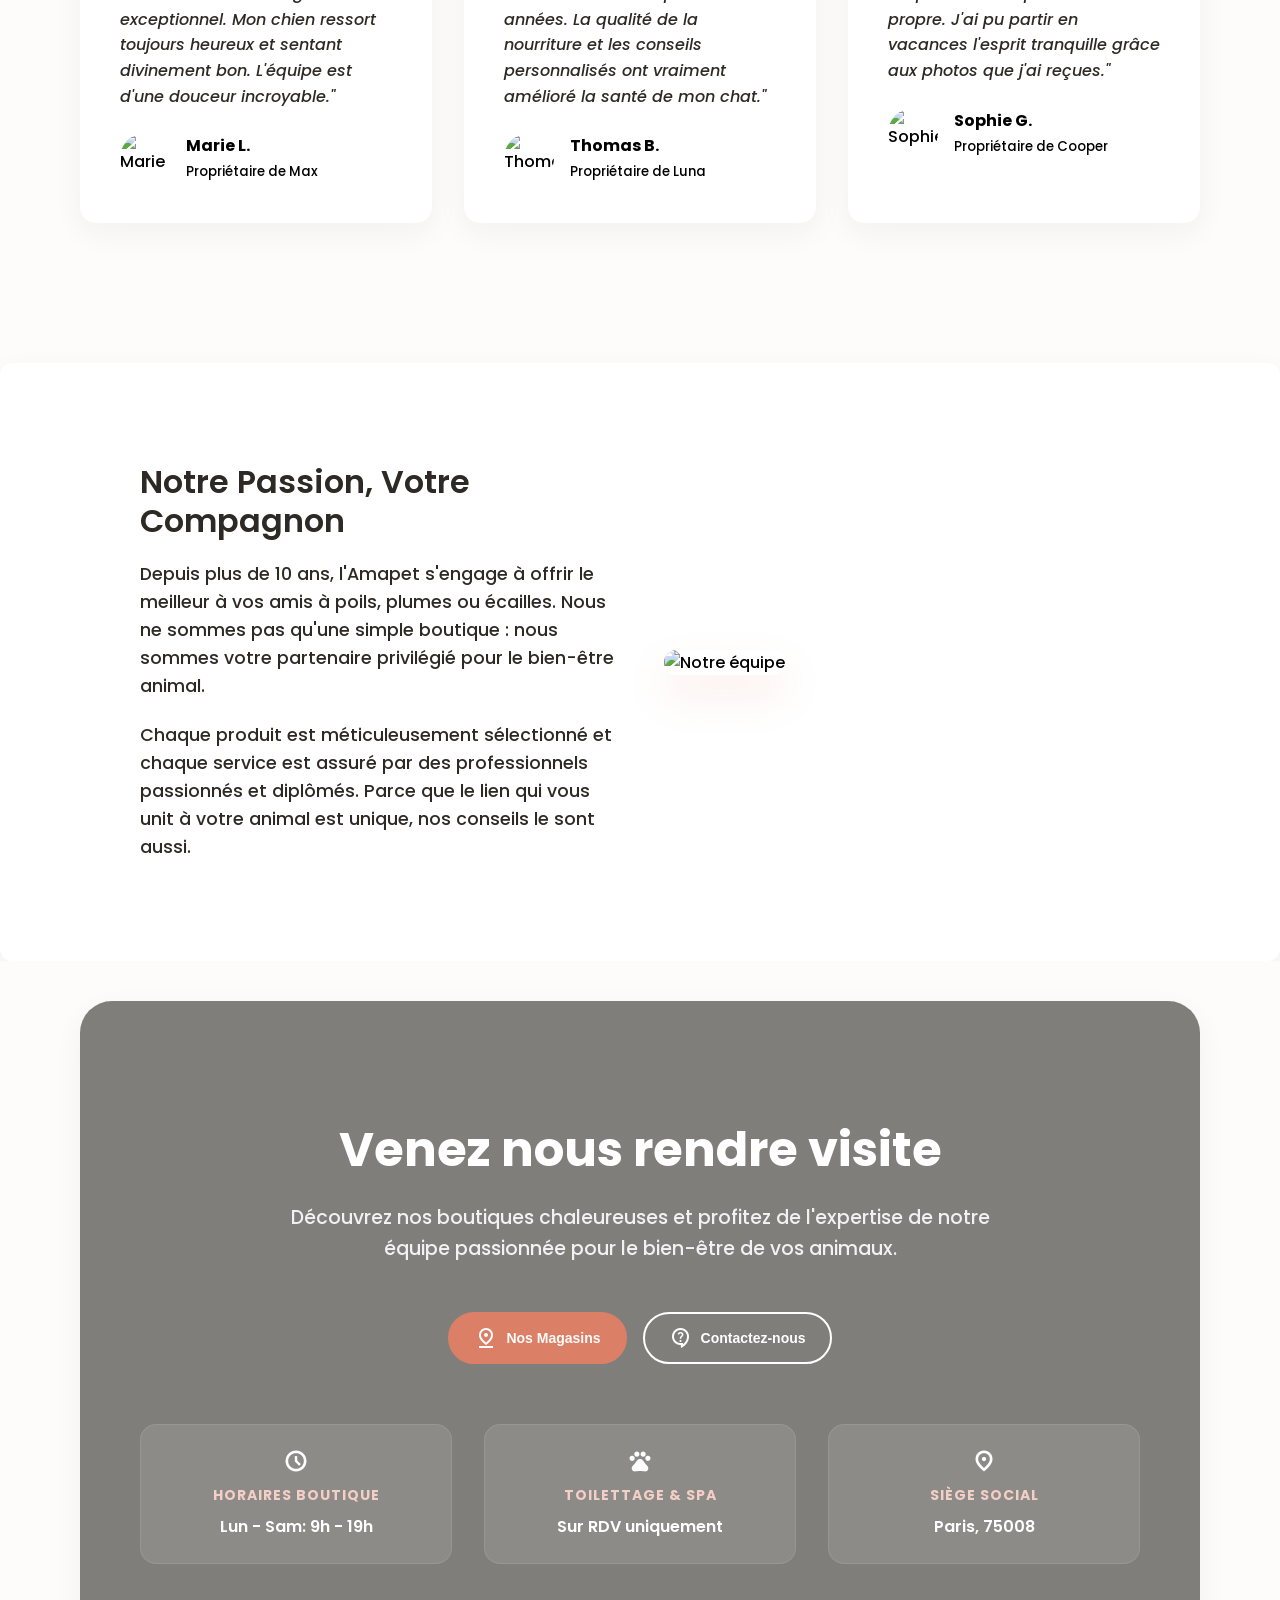
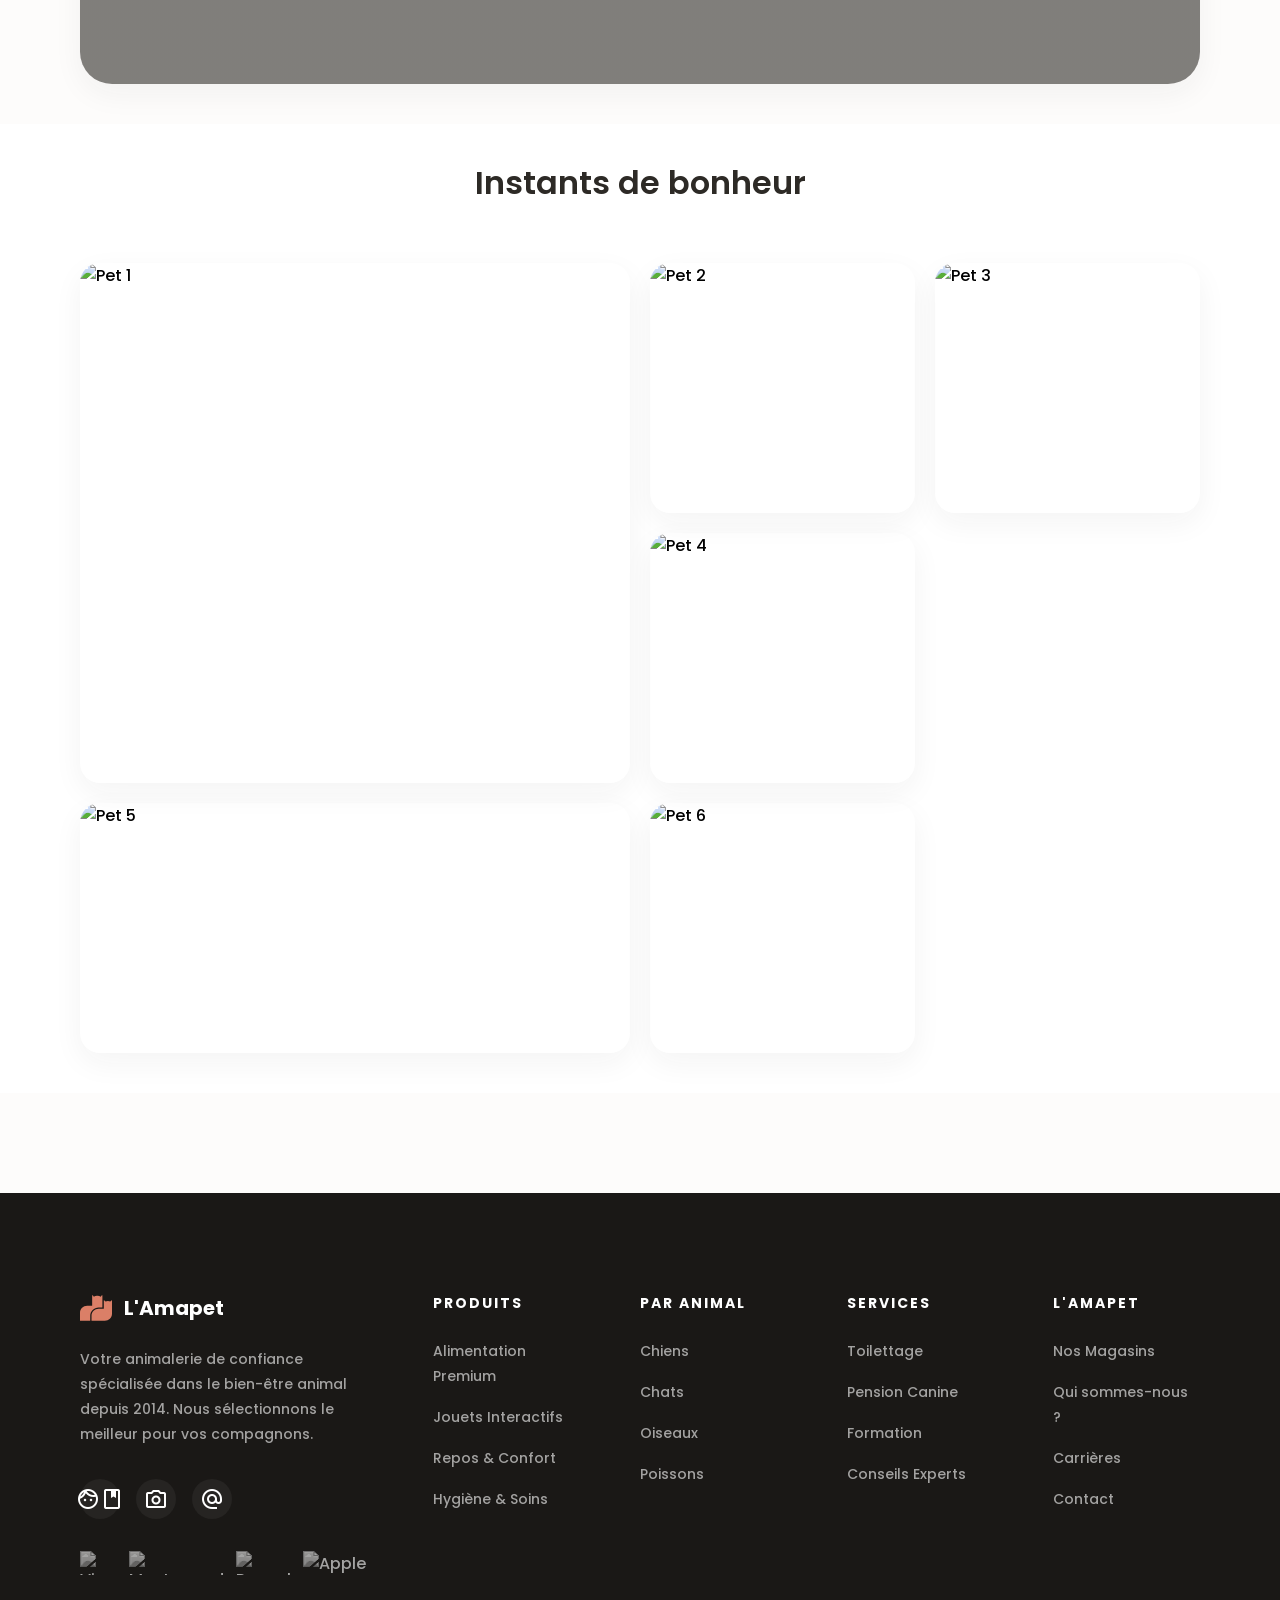
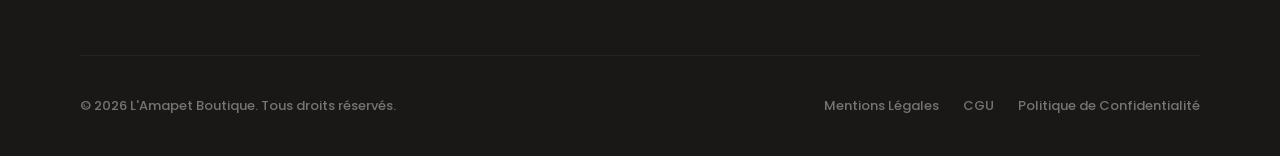
==== commit 84526c81: "refactor: redesign locate section and footer with responsive grid layouts and enhanced styling" ====
--- a/index.html
+++ b/index.html
@@ -269,87 +269,146 @@
         </div>
     </section>
 
-    <section id="locate" style="background-image: linear-gradient(rgba(45, 42, 38, 0.7), rgba(45, 42, 38, 0.7)), url('https://images.unsplash.com/photo-1601758228041-f3b2795255f1?auto=format&fit=crop&q=80&w=1200'); background-size: cover; background-position: center; border-radius: 20px; padding: 100px var(--pg-margin); color: white;">
-        <div style="text-align: center; max-width: 800px; margin: 0 auto;">
-            <h2 style="color: white; margin-bottom: 20px;">Venez nous rendre visite</h2>
-            <p style="font-size: 1.2rem; line-height: 1.6; margin-bottom: 40px; color: rgba(255, 255, 255, 0.9);">Découvrez nos boutiques chaleureuses et profitez de l'expertise de notre équipe passionnée pour le bien-être de vos animaux.</p>
-            <div class="btn-group" style="justify-content: center;">
-                <button class="btn-filled-dark" style="background: var(--brand-01); border-color: var(--brand-01);"><span class="material-symbols-outlined">pin_drop</span>Trouver un magasin</button>
-                <button class="btn-outline-dark" style="color: white; border-color: white;"><span class="material-symbols-outlined">contact_support</span> Contactez-nous</button>
-            </div>
-        </div>
-    </section>
-
-    <section id="gallery" style="padding: 100px var(--pg-margin); background: white;">
+    <section id="locate" class="locate-section">
+        <div class="locate-banner">
+            <h2>Venez nous rendre visite</h2>
+            <p>Découvrez nos boutiques chaleureuses et profitez de l'expertise de notre équipe passionnée pour le bien-être de vos animaux.</p>
+            
+            <div class="btn-group">
+                <button class="btn-filled-dark" style="background: var(--brand-01); border-color: var(--brand-01);">
+                    <span class="material-symbols-outlined">pin_drop</span>
+                    Nos Magasins
+                </button>
+                <button class="btn-outline-dark" style="color: white; border-color: white;">
+                    <span class="material-symbols-outlined">contact_support</span> 
+                    Contactez-nous
+                </button>
+            </div>
+
+            <!-- Ajout d'infos premium: Horaires & Localisation -->
+            <div class="locate-info-grid">
+                <div class="info-item">
+                    <span class="material-symbols-outlined icon">schedule</span>
+                    <strong>Horaires Boutique</strong>
+                    <span>Lun - Sam: 9h - 19h</span>
+                </div>
+                <div class="info-item">
+                    <span class="material-symbols-outlined icon">pets</span>
+                    <strong>Toilettage & Spa</strong>
+                    <span>Sur RDV uniquement</span>
+                </div>
+                <div class="info-item">
+                    <span class="material-symbols-outlined icon">location_on</span>
+                    <strong>Siège Social</strong>
+                    <span>Paris, 75008</span>
+                </div>
+            </div>
+        </div>
+    </section>
+
+    <section id="gallery" class="gallery-section">
         <h2 style="margin-bottom: 60px;">Instants de bonheur</h2>
-        <div style="display: grid; grid-template-columns: repeat(auto-fill, minmax(200px, 1fr)); grid-gap: 20px;">
-            <img src="https://images.unsplash.com/photo-1516734212186-a967f81ad0d7?auto=format&fit=crop&q=80&w=400" alt="Pet 1" style="width: 100%; aspect-ratio: 1/1; object-fit: cover; border-radius: 12px; transition: var(--hover-timing); cursor: pointer;" onmouseover="this.style.transform='scale(1.05)'" onmouseout="this.style.transform='scale(1)'">
-            <img src="https://images.unsplash.com/photo-1544568100-847a948585b9?auto=format&fit=crop&q=80&w=400" alt="Pet 2" style="width: 100%; aspect-ratio: 1/1; object-fit: cover; border-radius: 12px; transition: var(--hover-timing); cursor: pointer;" onmouseover="this.style.transform='scale(1.05)'" onmouseout="this.style.transform='scale(1)'">
-            <img src="https://images.unsplash.com/photo-1444212477490-ca407925329e?auto=format&fit=crop&q=80&w=400" alt="Pet 3" style="width: 100%; aspect-ratio: 1/1; object-fit: cover; border-radius: 12px; transition: var(--hover-timing); cursor: pointer;" onmouseover="this.style.transform='scale(1.05)'" onmouseout="this.style.transform='scale(1)'">
-            <img src="https://images.unsplash.com/photo-1518791841217-8f162f1e1131?auto=format&fit=crop&q=80&w=400" alt="Pet 4" style="width: 100%; aspect-ratio: 1/1; object-fit: cover; border-radius: 12px; transition: var(--hover-timing); cursor: pointer;" onmouseover="this.style.transform='scale(1.05)'" onmouseout="this.style.transform='scale(1)'">
-            <img src="https://images.unsplash.com/photo-1522069169874-c58ec4b76be5?auto=format&fit=crop&q=80&w=400" alt="Pet 5" style="width: 100%; aspect-ratio: 1/1; object-fit: cover; border-radius: 12px; transition: var(--hover-timing); cursor: pointer;" onmouseover="this.style.transform='scale(1.05)'" onmouseout="this.style.transform='scale(1)'">
-            <img src="https://images.unsplash.com/photo-1517610822449-4321877649d7?auto=format&fit=crop&q=80&w=400" alt="Pet 6" style="width: 100%; aspect-ratio: 1/1; object-fit: cover; border-radius: 12px; transition: var(--hover-timing); cursor: pointer;" onmouseover="this.style.transform='scale(1.05)'" onmouseout="this.style.transform='scale(1)'">
+        <div class="gallery-grid">
+            <div class="gallery-item">
+                <img src="https://images.unsplash.com/photo-1544568100-847a948585b9?auto=format&fit=crop&q=80&w=800" alt="Pet 1">
+                <div class="gallery-overlay"><span class="material-symbols-outlined">favorite</span></div>
+            </div>
+            <div class="gallery-item">
+                <img src="https://images.unsplash.com/photo-1516734212186-a967f81ad0d7?auto=format&fit=crop&q=80&w=400" alt="Pet 2">
+                <div class="gallery-overlay"><span class="material-symbols-outlined">favorite</span></div>
+            </div>
+            <div class="gallery-item">
+                <img src="https://images.unsplash.com/photo-1444212477490-ca407925329e?auto=format&fit=crop&q=80&w=400" alt="Pet 3">
+                <div class="gallery-overlay"><span class="material-symbols-outlined">favorite</span></div>
+            </div>
+            <div class="gallery-item">
+                <img src="https://images.unsplash.com/photo-1518791841217-8f162f1e1131?auto=format&fit=crop&q=80&w=400" alt="Pet 4">
+                <div class="gallery-overlay"><span class="material-symbols-outlined">favorite</span></div>
+            </div>
+            <div class="gallery-item">
+                <img src="https://images.unsplash.com/photo-1522069169874-c58ec4b76be5?auto=format&fit=crop&q=80&w=800" alt="Pet 5">
+                <div class="gallery-overlay"><span class="material-symbols-outlined">favorite</span></div>
+            </div>
+            <div class="gallery-item">
+                <img src="https://images.unsplash.com/photo-1517610822449-4321877649d7?auto=format&fit=crop&q=80&w=400" alt="Pet 6">
+                <div class="gallery-overlay"><span class="material-symbols-outlined">favorite</span></div>
+            </div>
         </div>
     </section>
 
     <footer>
-
-        <ul style="flex: 1.5;">
-            <div id="logo-footer" style="margin-bottom: 24px;">
-                <svg width="40" height="32" viewBox="0 0 40 32" fill="none" xmlns="http://www.w3.org/2000/svg">
-                    <path fill-rule="evenodd" clip-rule="evenodd" d="M12.8 32H0V21.9849C0 17.1239 4.0116 13.1839 8.96 13.1839H15.2V0.468341C15.2 0.251458 15.3792 0.0754376 15.6 0.0754376C15.7184 0.0754376 15.8308 0.127301 15.9068 0.216883L17.3616 1.92719C18.402 1.07577 19.74 0.563816 21.2 0.563816H22C23.442 0.563816 24.7656 1.06359 25.8 1.89654L27.2932 0.14066C27.3692 0.0514706 27.4812 0 27.6 0C27.8208 0 28 0.175628 28 0.392904V15.3896H23.36C17.528 15.3896 12.8 20.0337 12.8 25.7623V32Z" fill="#DB7F67" />
-                    <path fill-rule="evenodd" clip-rule="evenodd" d="M29.76 17.0569V12.0875C29.76 12.0836 29.76 12.0797 29.76 12.0758V6.79004C29.76 6.57435 29.9392 6.4 30.16 6.4C30.266 6.4 30.3676 6.44095 30.4424 6.51389L31.9576 7.98784C32.7864 7.42501 33.7936 7.09504 34.88 7.09504C35.97 7.09504 36.9808 7.42735 37.8112 7.99369L39.3176 6.52793C39.3924 6.45499 39.494 6.41404 39.6 6.41404C39.8208 6.41404 40 6.58878 40 6.80408V23.2632C40 28.0883 35.9884 32 31.04 32H14.4V25.7938C14.4 20.969 18.4116 17.0569 23.36 17.0569H29.76Z" fill="#DB7F67" />
-                </svg>
-                <div style="font-weight: 700; color: white; margin-top: 8px;">L'Amapet Boutique</div>
-            </div>
-            <p style="color: rgba(255,255,255,0.7); font-size: 14px; line-height: 1.6; margin-bottom: 24px;">Votre partenaire de confiance pour le bonheur de vos animaux depuis 2014.</p>
-            <div style="display: flex; grid-gap: 16px; margin-bottom: 32px;">
-                <img src="https://img.icons8.com/color/48/000000/visa.png" alt="Visa" style="height: 32px;">
-                <img src="https://img.icons8.com/color/48/000000/mastercard.png" alt="Mastercard" style="height: 32px;">
-                <img src="https://img.icons8.com/color/48/000000/paypal.png" alt="Paypal" style="height: 32px;">
-                <img src="https://img.icons8.com/color/48/000000/apple-pay.png" alt="Apple Pay" style="height: 32px;">
-            </div>
-            <div style="display: flex; grid-gap: 12px;">
-                <span class="material-symbols-outlined" style="cursor: pointer;">facebook</span>
-                <span class="material-symbols-outlined" style="cursor: pointer;">photo_camera</span>
-                <span class="material-symbols-outlined" style="cursor: pointer;">alternate_email</span>
-            </div>
-        </ul>
-        <ul>
-            <strong>Produits</strong>
-            <li><a href="#">Alimentation</a></li>
-            <li><a href="#">Jouets</a></li>
-            <li><a href="#">Mobilier & Confort</a></li>
-            <li><a href="#">Sorties & Transport</a></li>
-            <li><a href="#">Hygiène & Soins</a></li>
-            <li><a href="#">Aquariophilie</a></li>
-        </ul>
-
-        <ul>
-            <strong>Par Animal</strong>
-            <li><a href="#">Chiens</a></li>
-            <li><a href="#">Chats</a></li>
-            <li><a href="#">Oiseaux</a></li>
-            <li><a href="#">Poissons</a></li>
-            <li><a href="#">Petits Mammifères</a></li>
-        </ul>
-
-
-        <ul>
-            <strong>Nos Services</strong>
-            <li><a href="#">Toilettage</a></li>
-            <li><a href="#">Pension Canine</a></li>
-            <li><a href="#">École de dressage</a></li>
-        </ul>
-        <ul>
-            <strong>L'Entreprise</strong>
-            <li><a href="#">Nos Magasins</a></li>
-            <li><a href="#">Qui sommes-nous ?</a></li>
-            <li><a href="#">Carrières</a></li>
-            <li><a href="#">Contact</a></li>
-        </ul>
-
-
+        <div class="footer-container">
+            <div class="footer-brand">
+                <div class="footer-logo">
+                    <svg width="32" height="26" viewBox="0 0 40 32" fill="none" xmlns="http://www.w3.org/2000/svg">
+                        <path fill-rule="evenodd" clip-rule="evenodd" d="M12.8 32H0V21.9849C0 17.1239 4.0116 13.1839 8.96 13.1839H15.2V0.468341C15.2 0.251458 15.3792 0.0754376 15.6 0.0754376C15.7184 0.0754376 15.8308 0.127301 15.9068 0.216883L17.3616 1.92719C18.402 1.07577 19.74 0.563816 21.2 0.563816H22C23.442 0.563816 24.7656 1.06359 25.8 1.89654L27.2932 0.14066C27.3692 0.0514706 27.4812 0 27.6 0C27.8208 0 28 0.175628 28 0.392904V15.3896H23.36C17.528 15.3896 12.8 20.0337 12.8 25.7623V32Z" fill="#DB7F67" />
+                        <path fill-rule="evenodd" clip-rule="evenodd" d="M29.76 17.0569V12.0875C29.76 12.0836 29.76 12.0797 29.76 12.0758V6.79004C29.76 6.57435 29.9392 6.4 30.16 6.4C30.266 6.4 30.3676 6.44095 30.4424 6.51389L31.9576 7.98784C32.7864 7.42501 33.7936 7.09504 34.88 7.09504C35.97 7.09504 36.9808 7.42735 37.8112 7.99369L39.3176 6.52793C39.3924 6.45499 39.494 6.41404 39.6 6.41404C39.8208 6.41404 40 6.58878 40 6.80408V23.2632C40 28.0883 35.9884 32 31.04 32H14.4V25.7938C14.4 20.969 18.4116 17.0569 23.36 17.0569H29.76Z" fill="#DB7F67" />
+                    </svg>
+                    <span>L'Amapet</span>
+                </div>
+                <p>Votre animalerie de confiance spécialisée dans le bien-être animal depuis 2014. Nous sélectionnons le meilleur pour vos compagnons.</p>
+                <div class="footer-socials">
+                    <a href="#" class="social-icon"><span class="material-symbols-outlined">facebook</span></a>
+                    <a href="#" class="social-icon"><span class="material-symbols-outlined">photo_camera</span></a>
+                    <a href="#" class="social-icon"><span class="material-symbols-outlined">alternate_email</span></a>
+                </div>
+                <div class="payment-methods">
+                    <img src="https://img.icons8.com/color/48/000000/visa.png" alt="Visa">
+                    <img src="https://img.icons8.com/color/48/000000/mastercard.png" alt="Mastercard">
+                    <img src="https://img.icons8.com/color/48/000000/paypal.png" alt="Paypal">
+                    <img src="https://img.icons8.com/color/48/000000/apple-pay.png" alt="Apple Pay">
+                </div>
+            </div>
+
+            <div class="footer-links-column">
+                <span class="footer-links-title">Produits</span>
+                <ul class="footer-links-list">
+                    <li><a href="#">Alimentation Premium</a></li>
+                    <li><a href="#">Jouets Interactifs</a></li>
+                    <li><a href="#">Repos & Confort</a></li>
+                    <li><a href="#">Hygiène & Soins</a></li>
+                </ul>
+            </div>
+
+            <div class="footer-links-column">
+                <span class="footer-links-title">Par Animal</span>
+                <ul class="footer-links-list">
+                    <li><a href="#">Chiens</a></li>
+                    <li><a href="#">Chats</a></li>
+                    <li><a href="#">Oiseaux</a></li>
+                    <li><a href="#">Poissons</a></li>
+                </ul>
+            </div>
+
+            <div class="footer-links-column">
+                <span class="footer-links-title">Services</span>
+                <ul class="footer-links-list">
+                    <li><a href="#">Toilettage</a></li>
+                    <li><a href="#">Pension Canine</a></li>
+                    <li><a href="#">Formation</a></li>
+                    <li><a href="#">Conseils Experts</a></li>
+                </ul>
+            </div>
+
+            <div class="footer-links-column">
+                <span class="footer-links-title">L'Amapet</span>
+                <ul class="footer-links-list">
+                    <li><a href="#">Nos Magasins</a></li>
+                    <li><a href="#">Qui sommes-nous ?</a></li>
+                    <li><a href="#">Carrières</a></li>
+                    <li><a href="#">Contact</a></li>
+                </ul>
+            </div>
+        </div>
+
+        <div class="footer-bottom">
+            <p>© 2026 L'Amapet Boutique. Tous droits réservés.</p>
+            <div class="footer-bottom-links">
+                <a href="#">Mentions Légales</a>
+                <a href="#">CGU</a>
+                <a href="#">Politique de Confidentialité</a>
+            </div>
+        </div>
     </footer>
     
 </body>
--- a/style.css
+++ b/style.css
@@ -549,62 +549,280 @@
     color: var(--text-01);
 }
 
-#locate > div {
-    background: var(--brand-02);
-    display: flex;
-    flex-direction: column;
+.locate-section {
+    padding: 100px var(--pg-margin);
+    background: #FDFCFB;
+}
+
+.locate-banner {
+    background-image: linear-gradient(rgba(45, 42, 38, 0.6), rgba(45, 42, 38, 0.6)), url('https://images.unsplash.com/photo-1601758228041-f3b2795255f1?auto=format&fit=crop&q=80&w=1200');
+    background-size: cover;
+    background-position: center;
+    border-radius: 32px;
+    padding: 120px 40px;
+    text-align: center;
+    color: white;
+    box-shadow: var(--card-shadow);
+    display: flex;
+    flex-direction: column;
+    align-items: center;
+    transition: var(--hover-timing);
+}
+
+.locate-banner:hover {
+    transform: translateY(-5px);
+    box-shadow: var(--card-hover);
+}
+
+.locate-banner h2 {
+    color: white !important;
+    font-size: 48px;
+    font-weight: 700;
+    margin-bottom: 24px;
+}
+
+.locate-banner p {
+    font-size: 1.2rem;
+    max-width: 700px;
+    margin: 0 auto 48px;
+    color: rgba(255, 255, 255, 0.9);
+    line-height: 1.6;
+}
+
+.locate-banner .btn-group {
     justify-content: center;
-    align-items: center;
-    padding: 80px 0;
-    border-radius: 12px;
+}
+
+.locate-info-grid {
+    display: grid;
+    grid-template-columns: repeat(auto-fit, minmax(200px, 1fr));
+    grid-gap: 32px;
+    margin-top: 60px;
+    width: 100%;
+    max-width: 1000px;
+}
+
+.info-item {
+    background: rgba(255, 255, 255, 0.1);
+    backdrop-filter: blur(10px);
+    padding: 24px;
+    border-radius: 16px;
+    border: 1px solid rgba(255, 255, 255, 0.1);
+}
+
+.info-item .icon {
+    font-size: 24px;
+    margin-bottom: 12px;
+    display: block;
+}
+
+.info-item strong {
+    display: block;
+    font-size: 14px;
+    text-transform: uppercase;
+    letter-spacing: 1px;
+    margin-bottom: 8px;
+    color: var(--brand-02);
+}
+
+.info-item span {
+    font-size: 16px;
+    font-weight: 600;
+}
+
+.gallery-section {
+    padding: 120px var(--pg-margin);
+    background: #FFFFFF;
+}
+
+.gallery-grid {
+    display: grid;
+    grid-template-columns: repeat(4, 1fr);
+    grid-auto-rows: 250px;
+    grid-gap: 20px;
+}
+
+.gallery-item {
+    position: relative;
+    border-radius: 20px;
+    overflow: hidden;
+    cursor: pointer;
     box-shadow: var(--card-shadow);
+}
+
+.gallery-item:nth-child(1) { grid-column: span 2; grid-row: span 2; }
+.gallery-item:nth-child(2) { grid-column: span 1; grid-row: span 1; }
+.gallery-item:nth-child(5) { grid-column: span 2; grid-row: span 1; }
+
+.gallery-item img {
+    width: 100%;
+    height: 100%;
+    object-fit: cover;
+    transition: var(--hover-timing);
+}
+
+.gallery-overlay {
+    position: absolute;
+    top: 0; left: 0; right: 0; bottom: 0;
+    background: rgba(219, 127, 103, 0.4);
+    opacity: 0;
+    display: flex;
+    align-items: center;
+    justify-content: center;
+    transition: var(--hover-timing);
+    z-index: 2;
+}
+
+.gallery-overlay span {
+    color: white;
+    font-size: 32px;
+    transform: scale(0.5);
+    transition: var(--hover-timing);
+}
+
+.gallery-item:hover img {
+    transform: scale(1.1);
+}
+
+.gallery-item:hover .gallery-overlay {
+    opacity: 1;
+}
+
+.gallery-item:hover .gallery-overlay span {
+    transform: scale(1);
+}
+
+footer {
+    background: #1A1816;
+    padding: 100px var(--pg-margin) 40px;
+    margin-top: 100px;
+    color: white;
+}
+
+.footer-container {
+    display: grid;
+    grid-template-columns: 2fr 1fr 1fr 1fr 1fr;
+    grid-gap: 60px;
+    margin-bottom: 80px;
+}
+
+.footer-brand {
+    display: flex;
+    flex-direction: column;
+}
+
+.footer-logo {
+    display: flex;
+    align-items: center;
+    grid-gap: 12px;
+    margin-bottom: 24px;
+}
+
+.footer-logo span {
+    font-size: 20px;
+    font-weight: 700;
+}
+
+.footer-brand p {
+    color: rgba(255, 255, 255, 0.6);
+    font-size: 14px;
+    line-height: 1.8;
+    margin-bottom: 32px;
+    max-width: 300px;
+}
+
+.footer-socials {
+    display: flex;
+    grid-gap: 16px;
+    margin-bottom: 32px;
+}
+
+.social-icon {
+    width: 40px;
+    height: 40px;
+    border-radius: 50%;
+    background: rgba(255, 255, 255, 0.05);
+    display: flex;
+    align-items: center;
+    justify-content: center;
     transition: var(--hover-timing);
     cursor: pointer;
-}
-
-#locate > div:hover {
-    box-shadow: var(--card-hover);
-}
-
-#locate h2 {
-    margin-top: 0;
-}
-
-#locate p {
-    line-height: 1.5;
-    margin-bottom: 40px;
-    width: 50%;
-    text-align: center;
-}
-
-footer {
-    background: var(--text-01);
-    padding: 80px 80px 0px;
-    margin-top: 80px;
-    display: flex;
-}
-
-footer ul {
-    display: flex;
-    flex-direction: column;
-    grid-gap: 24px;
-    box-shadow: none;
-    flex: 1;
-    color: var(--light-01);
-    font-size: 18px;
-    font-weight: 600;
-    margin-bottom: 80px;
-}
-
-footer ul li a {
-    color: var(--light-01);
+    text-decoration: none;
+    color: white;
+}
+
+.social-icon:hover {
+    background: var(--brand-01);
+    transform: translateY(-3px);
+}
+
+.footer-links-title {
+    font-size: 14px;
+    text-transform: uppercase;
+    letter-spacing: 2px;
+    font-weight: 700;
+    margin-bottom: 24px;
+    color: white;
+    display: block;
+}
+
+.footer-links-list {
+    list-style: none;
+    padding: 0;
+    display: flex;
+    flex-direction: column;
+    grid-gap: 16px;
+}
+
+.footer-links-list li a {
+    color: rgba(255, 255, 255, 0.6);
     text-decoration: none;
     font-size: 14px;
-}
-
-footer ul li {
-    color: var(--light-01);
-    padding: 0;
+    transition: var(--hover-timing);
+}
+
+.footer-links-list li a:hover {
+    color: var(--brand-01);
+    padding-left: 5px;
+}
+
+.footer-bottom {
+    padding-top: 40px;
+    border-top: 1px solid rgba(255, 255, 255, 0.05);
+    display: flex;
+    justify-content: space-between;
+    align-items: center;
+    font-size: 13px;
+    color: rgba(255, 255, 255, 0.4);
+}
+
+.footer-bottom-links {
+    display: flex;
+    grid-gap: 24px;
+}
+
+.footer-bottom-links a {
+    color: rgba(255, 255, 255, 0.4);
+    text-decoration: none;
+}
+
+.footer-bottom-links a:hover {
+    color: white;
+}
+
+.payment-methods {
+    display: flex;
+    grid-gap: 12px;
+    filter: grayscale(1) opacity(0.6);
+}
+
+.payment-methods:hover {
+    filter: none;
+    opacity: 1;
+}
+
+.payment-methods img {
+    height: 24px;
 }
 
 /* Shop by Animal Masonry */
@@ -750,10 +968,43 @@
         padding: 40px !important;
     }
 
+    .footer-container {
+        grid-template-columns: 1fr 1fr;
+        grid-gap: 40px;
+    }
+    .footer-brand {
+        grid-column: span 2;
+        margin-bottom: 20px;
+    }
+    .footer-bottom {
+        flex-direction: column;
+        grid-gap: 20px;
+        text-align: center;
+    }
+    .gallery-grid {
+        grid-template-columns: repeat(2, 1fr) !important;
+        grid-auto-rows: 200px !important;
+    }
+    .gallery-item:nth-child(1) { grid-column: span 2 !important; grid-row: span 2 !important; }
+    .gallery-item:nth-child(5) { grid-column: span 1 !important; grid-row: span 1 !important; }
+    .footer-bottom-links {
+        justify-content: center;
+        flex-wrap: wrap;
+    }
     footer {
         flex-direction: column;
-        text-align: center;
-        padding: 60px 40px;
+        text-align: left;
+        padding: 60px 24px;
+    }
+    .locate-banner {
+        padding: 60px 24px !important;
+        border-radius: 20px !important;
+    }
+    .locate-banner h2 {
+        font-size: 32px !important;
+    }
+    .locate-info-grid {
+        grid-gap: 16px !important;
     }
 }
 
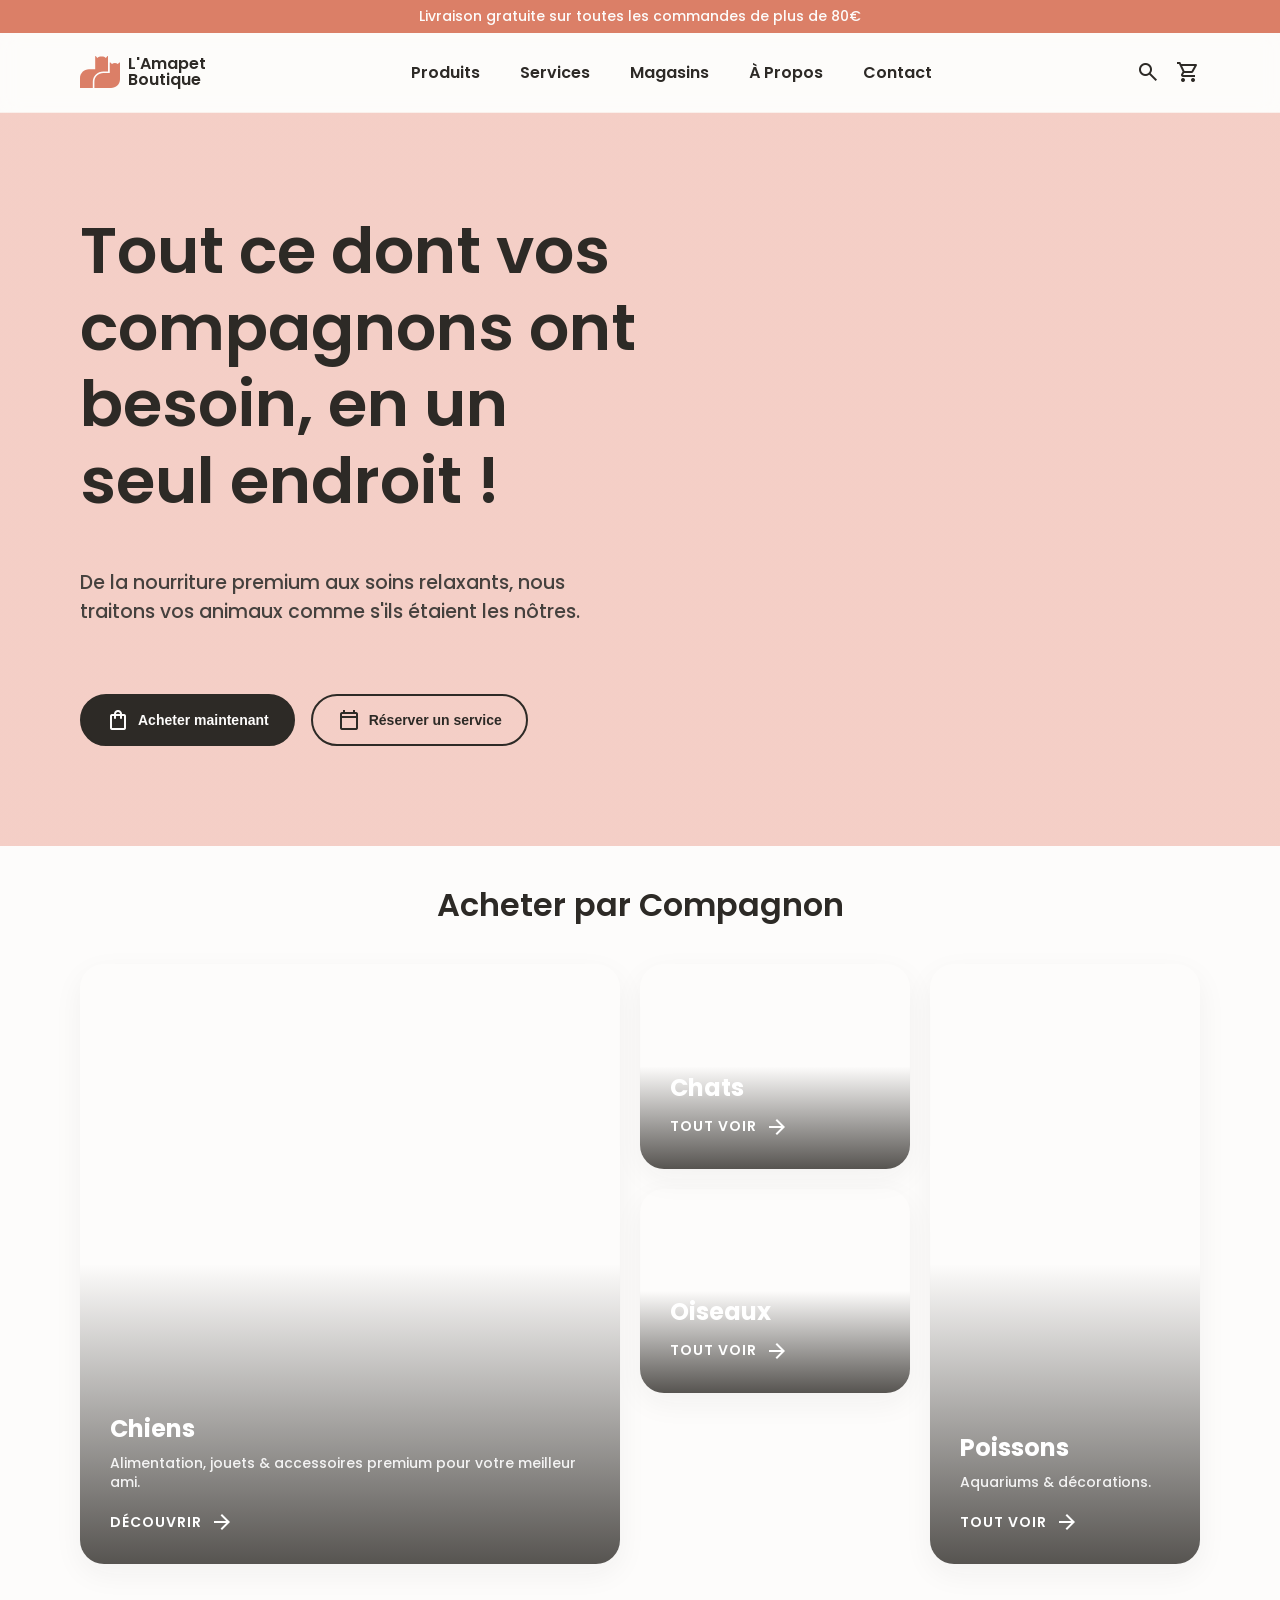
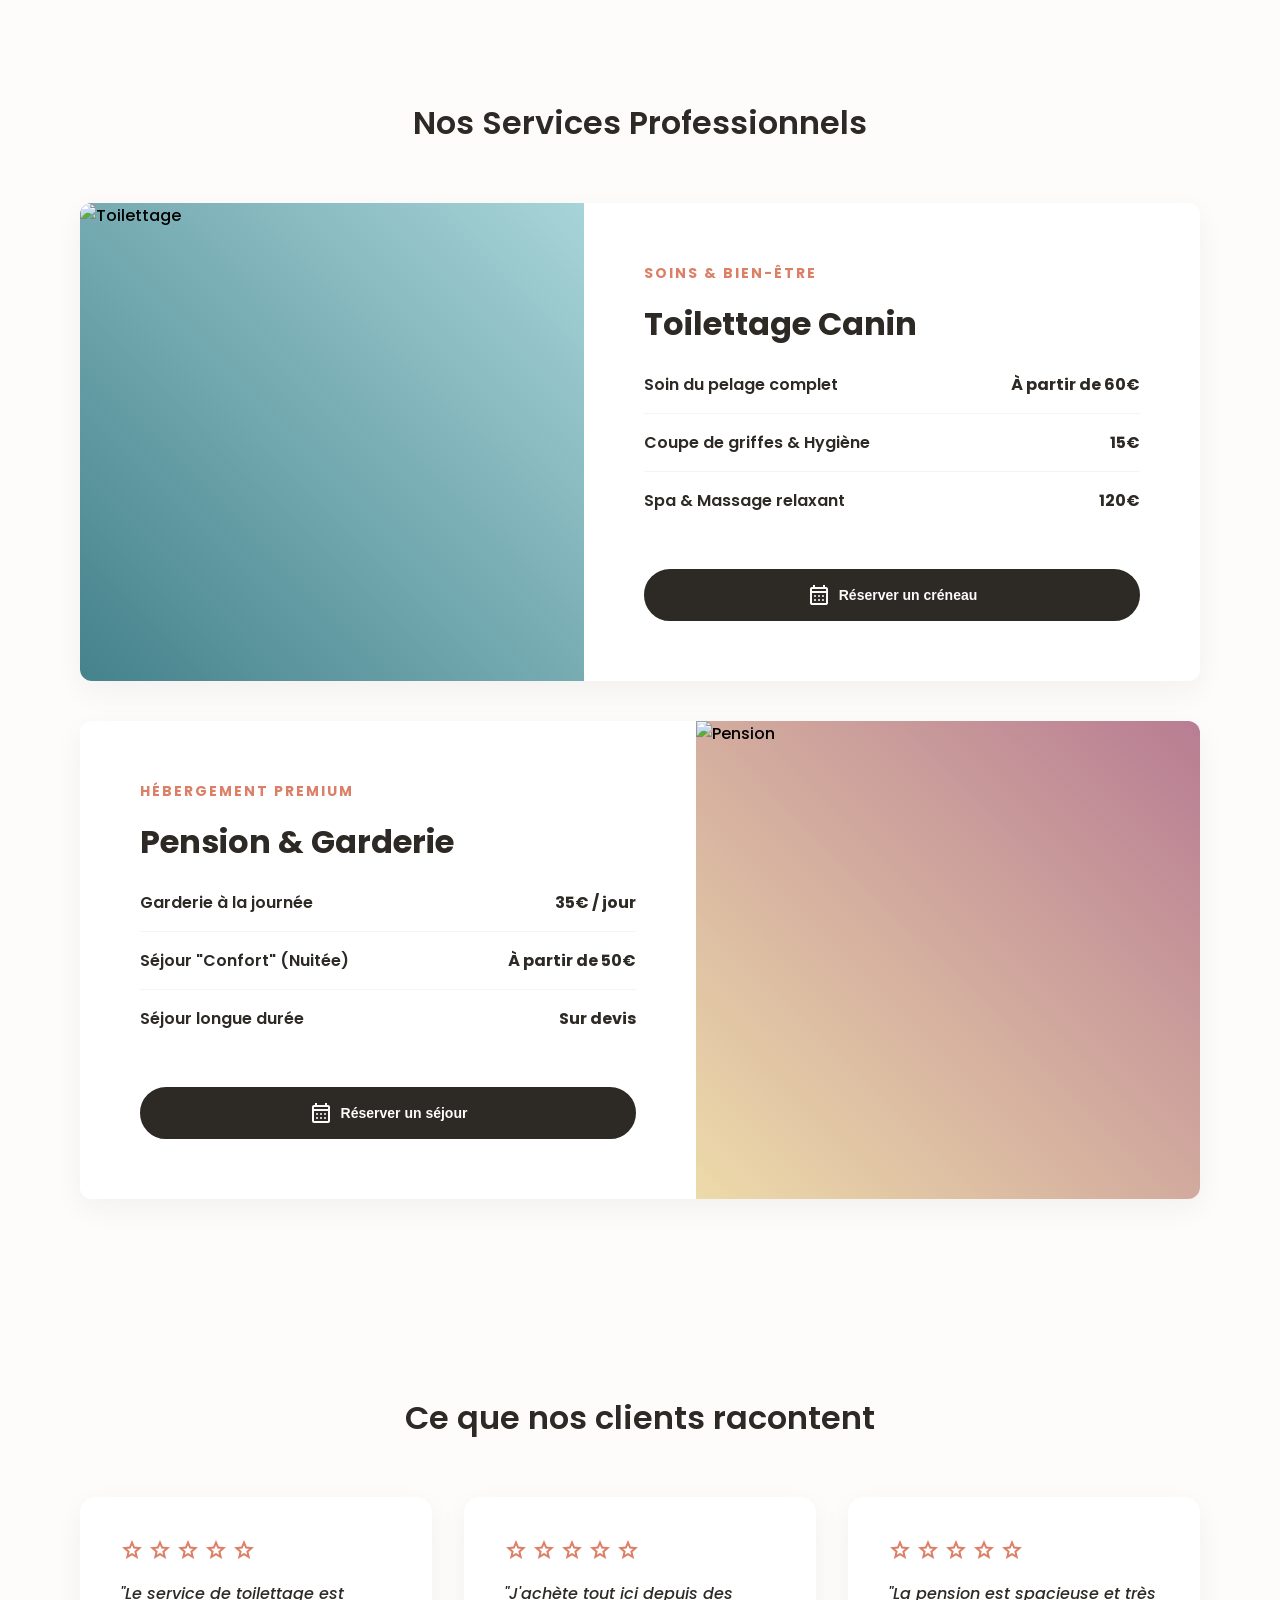
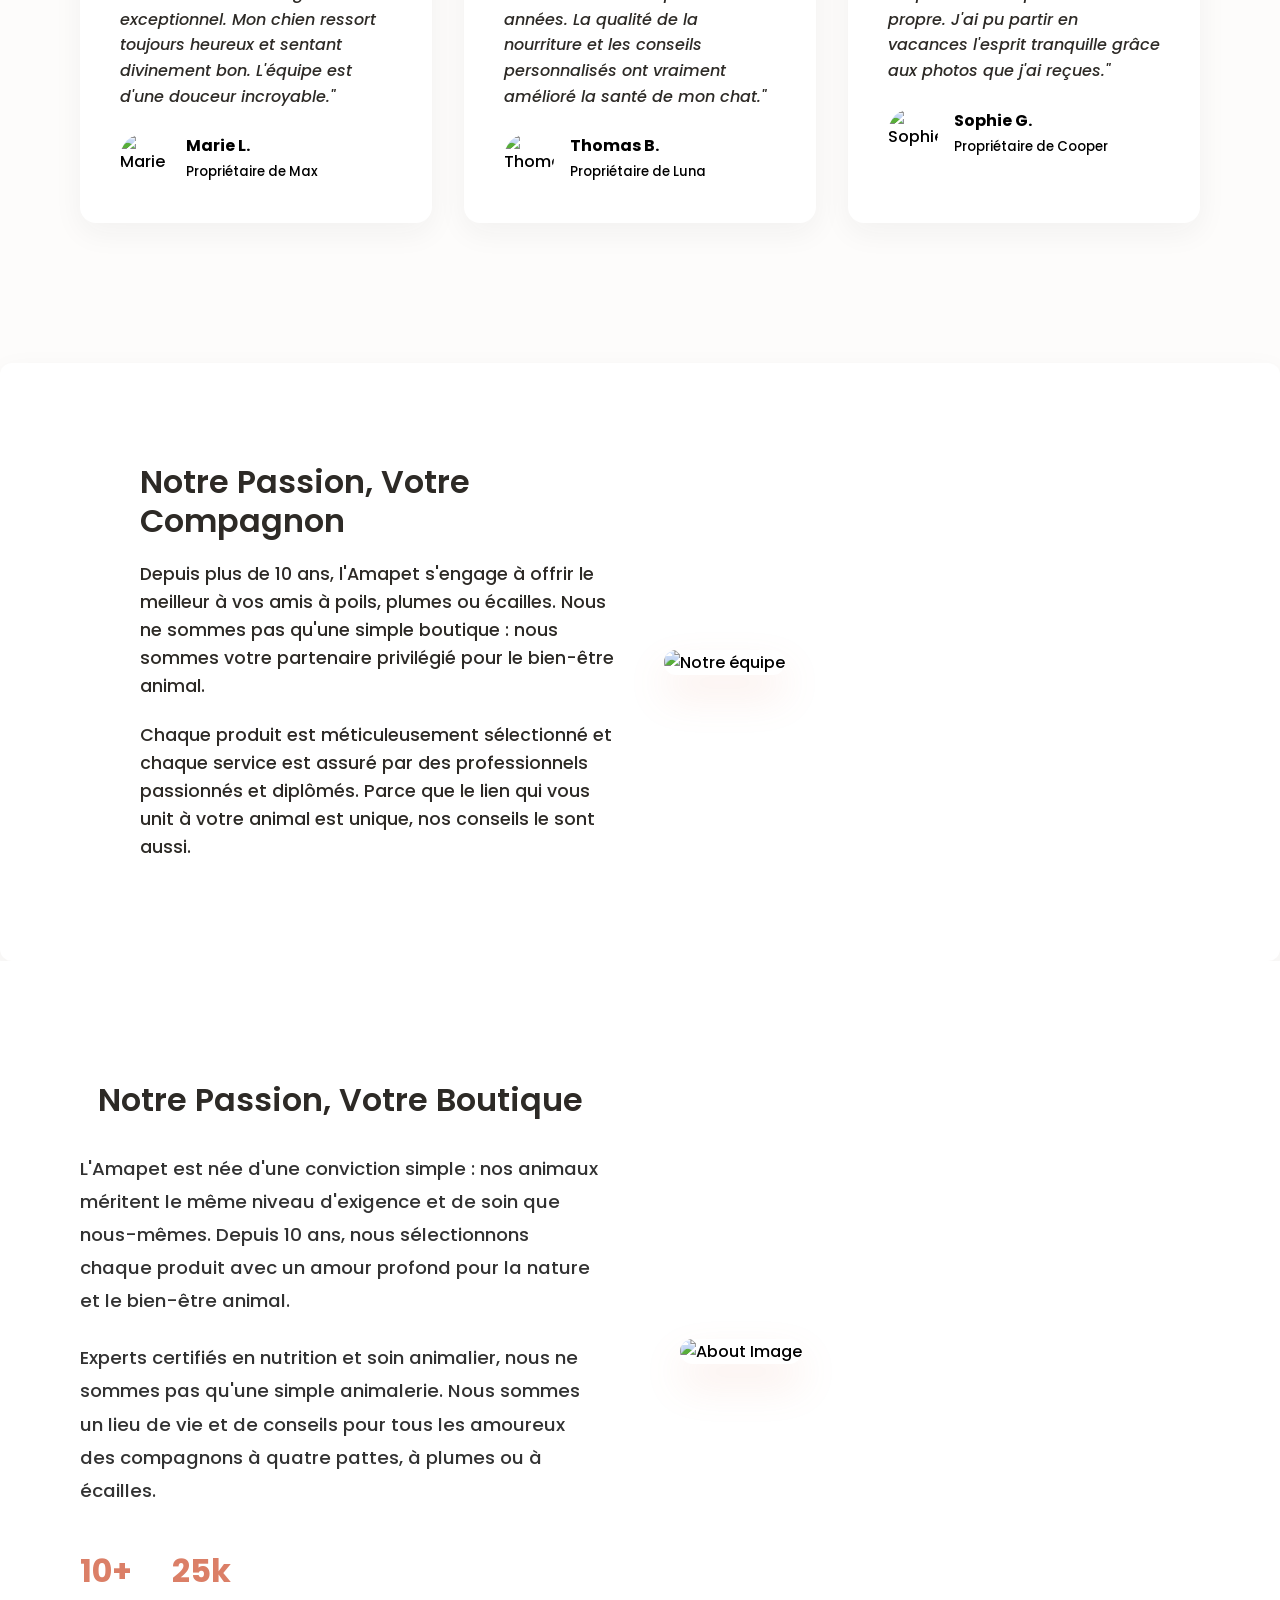
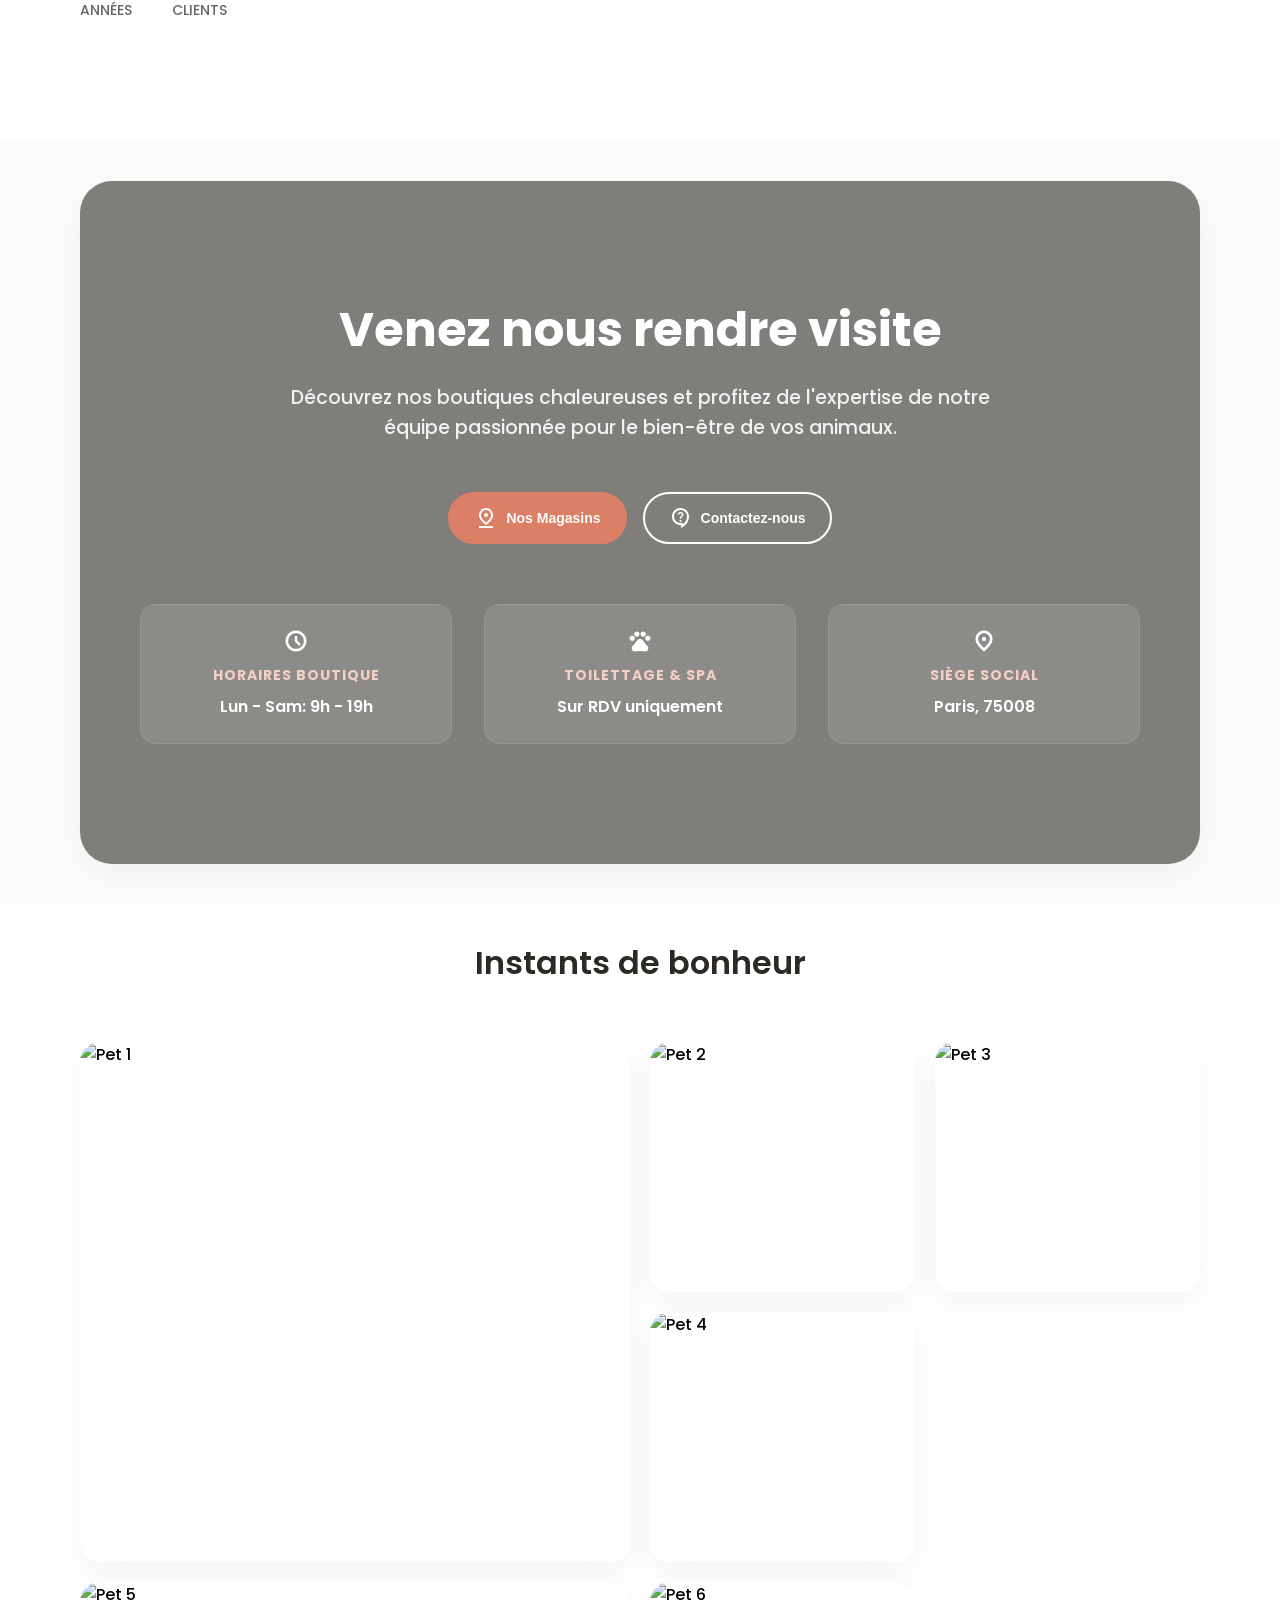
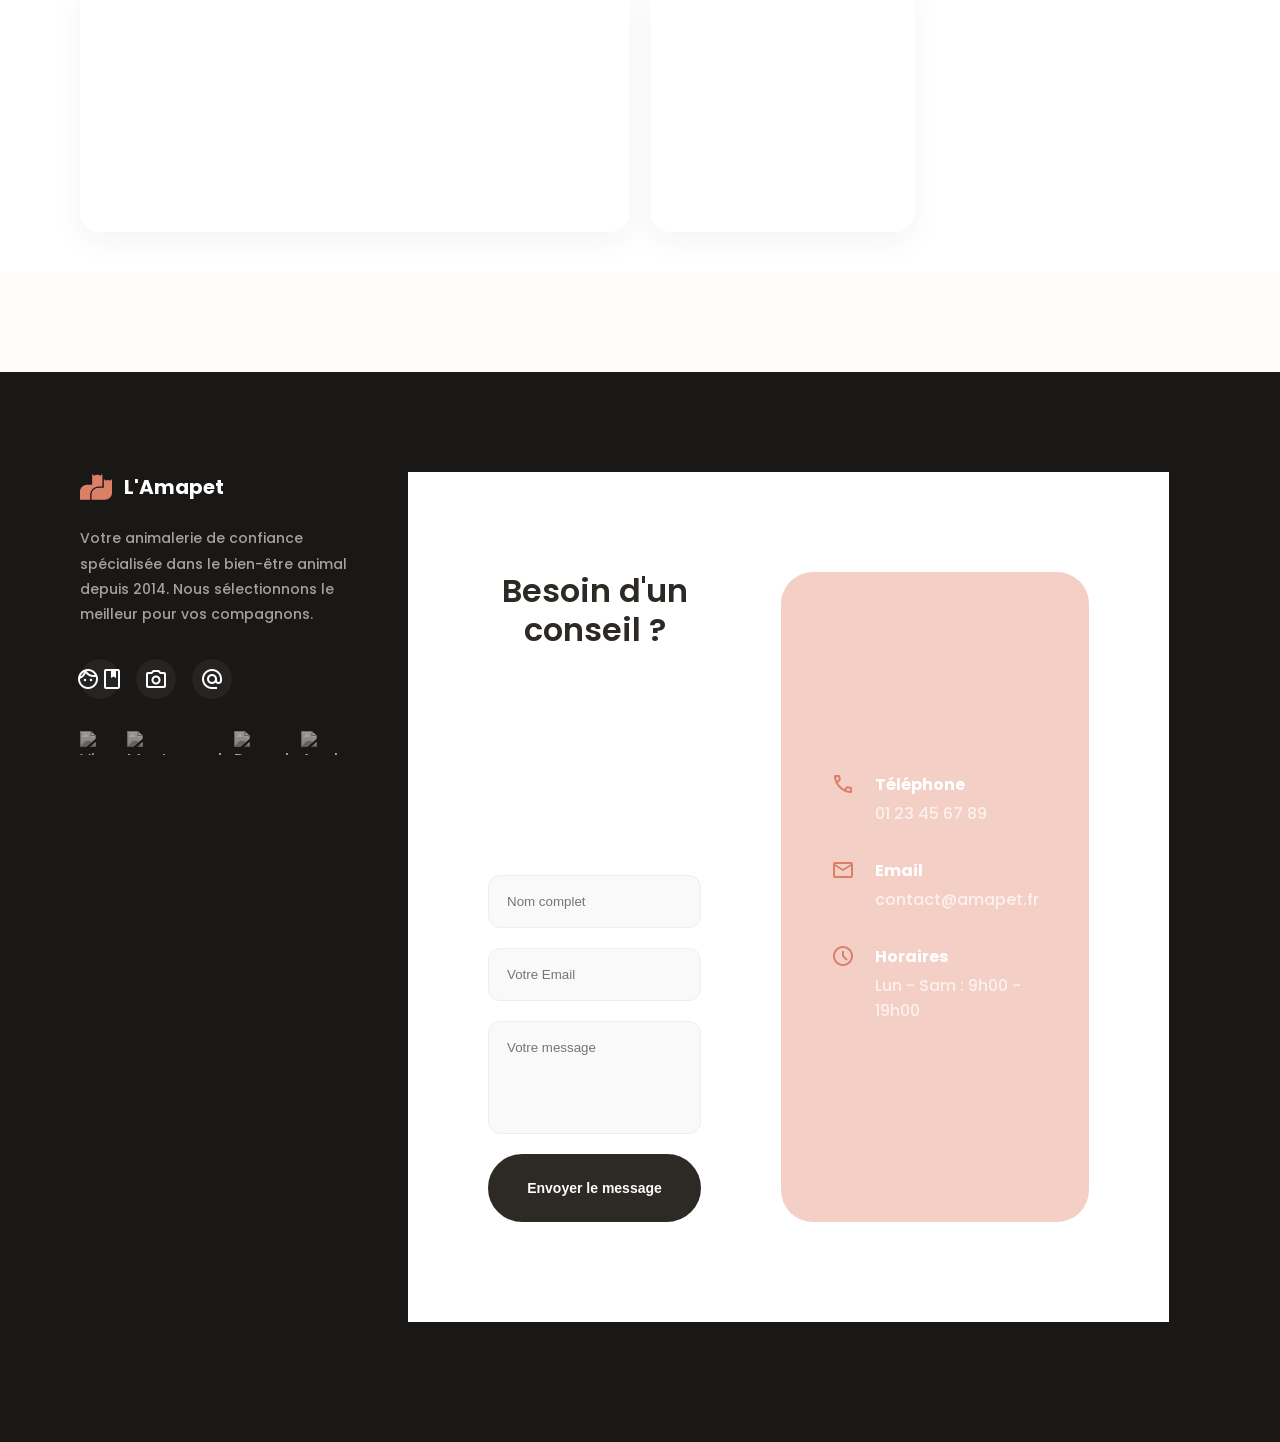
==== commit 45918979: "refactor: simplify navigation menu and add About and Contact sections to index.html with new support" ====
--- a/index.html
+++ b/index.html
@@ -27,73 +27,11 @@
                L'Amapet <br> Boutique
             </div>
             <ul class="navigation-menu">
-                <li><a href="#">Produits</a>
-                    <ul class="subnav">
-                        <li class="card-med" id="sup-dog">
-                            <div class="card-image"><img src="https://images.unsplash.com/photo-1517849845537-4d257902454a?auto=format&fit=crop&q=80&w=400" alt="Chiens"></div>
-                            <a href="#">
-                                <span>Chiens</span>
-                                <span>Tout voir <span class="material-symbols-outlined">
-                                        arrow_forward
-                                    </span></span>
-                            </a>
-                        </li>
-                        <li class="card-med" id="sup-cat">
-                            <div class="card-image"><img src="https://images.unsplash.com/photo-1514888286974-6c03e2ca1dba?auto=format&fit=crop&q=80&w=400" alt="Chats"></div>
-                            <a href="#">
-                                <span>Chats</span>
-                                <span>Tout voir <span class="material-symbols-outlined">
-                                        arrow_forward
-                                    </span></span>
-                            </a>
-                        </li>
-                        <li class="card-med" id="sup-bird">
-                            <div class="card-image"><img src="https://images.unsplash.com/photo-1452570053594-1b985d6ea890?auto=format&fit=crop&q=80&w=400" alt="Oiseaux"></div>
-                            <a href="#">
-                                <span>Oiseaux</span>
-                                <span>Tout voir <span class="material-symbols-outlined">
-                                        arrow_forward
-                                    </span></span>
-                            </a>
-                        </li>
-                        <li class="card-med" id="sup-fish">
-                            <div class="card-image"><img src="https://images.unsplash.com/photo-1522069169874-c58ec4b76be5?auto=format&fit=crop&q=80&w=400" alt="Poissons"></div>
-                            <a href="#">
-                                <span>Poissons</span>
-                                <span>Tout voir <span class="material-symbols-outlined">
-                                        arrow_forward
-                                    </span></span>
-                            </a>
-                        </li>
-                    </ul>
-
-
-                <li><a href="#">Services</a>
-                    <ul class="subnav">
-                        <li class="card-med" id="serv-groom">
-                            <div class="card-image"><img src="https://images.unsplash.com/photo-1583511655857-d19b40a7a54e?auto=format&fit=crop&q=80&w=400" alt="Toilettage"></div>
-                            <a href="#">
-                                <span>Toilettage</span>
-                                <span>Plus d'infos <span class="material-symbols-outlined">
-                                        arrow_forward
-                                    </span></span>
-                            </a>
-                        </li>
-                        <li class="card-med" id="serv-board">
-                            <div class="card-image"><img src="https://images.unsplash.com/photo-1583337130417-3346a1be7dee?auto=format&fit=crop&q=80&w=400" alt="Pension"></div>
-                            <a href="#">
-                                <span>Pension</span>
-                                <span>Plus d'infos <span class="material-symbols-outlined">
-                                        arrow_forward
-                                    </span></span>
-                            </a>
-                    </ul>
-                </li>
-                <li><a href="#locate">Magasins & Horaires</a>
-                </li>
-                <li>
-                    <a href="#">À Propos</a>
-                </li>
+                <li><a href="#products">Produits</a></li>
+                <li><a href="#services">Services</a></li>
+                <li><a href="#locate">Magasins</a></li>
+                <li><a href="#about">À Propos</a></li>
+                <li><a href="#contact">Contact</a></li>
             </ul>
             <div id="utility">
                 <span class="material-symbols-outlined">
@@ -110,16 +48,16 @@
         <h1>Tout ce dont vos compagnons ont besoin, en un seul endroit !</h1>
         <p style="font-size: 1.2rem; color: #45413E; max-width: 500px; margin-bottom: 20px;">De la nourriture premium aux soins relaxants, nous traitons vos animaux comme s'ils étaient les nôtres.</p>
         <div class="btn-group">
-            <button class="btn-filled-dark"><span class="material-symbols-outlined">
+            <button class="btn-filled-dark" onclick="document.querySelector('#products').scrollIntoView({behavior: 'smooth'})"><span class="material-symbols-outlined">
                     shopping_bag
                 </span>Acheter maintenant</button>
-            <button class="btn-outline-dark btn-hover-color"><span class="material-symbols-outlined">
+            <button class="btn-outline-dark btn-hover-color" onclick="document.querySelector('#services').scrollIntoView({behavior: 'smooth'})"><span class="material-symbols-outlined">
                     calendar_today
                 </span> Réserver un service</button>
         </div>
 
     </section>
-    <section class="shop-by-animal">
+    <section id="products" class="shop-by-animal">
         <h2>Acheter par Compagnon</h2>
         <div class="animal-masonry">
             <a href="#" class="masonry-item item-lg" style="background-image: url('https://images.unsplash.com/photo-1517849845537-4d257902454a?auto=format&fit=crop&q=80&w=800');">
@@ -266,6 +204,28 @@
             <div style="flex: 1;">
                 <img src="https://images.unsplash.com/photo-1583337130417-3346a1be7dee?auto=format&fit=crop&q=80&w=800" alt="Notre équipe" style="width: 100%; border-radius: 12px; box-shadow: var(--card-hover);">
             </div>
+        </div>
+    </section>
+
+    <!-- Section À Propos -->
+    <section id="about" style="padding: 120px var(--pg-margin); background: #FFFFFF; display: flex; align-items: center; grid-gap: 80px;">
+        <div style="flex: 1;">
+            <h2 style="margin-bottom: 32px;">Notre Passion, Votre Boutique</h2>
+            <p style="font-size: 1.15rem; line-height: 1.8; opacity: 0.8; margin-bottom: 24px;">L'Amapet est née d'une conviction simple : nos animaux méritent le même niveau d'exigence et de soin que nous-mêmes. Depuis 10 ans, nous sélectionnons chaque produit avec un amour profond pour la nature et le bien-être animal.</p>
+            <p style="font-size: 1.15rem; line-height: 1.8; opacity: 0.8; margin-bottom: 40px;">Experts certifiés en nutrition et soin animalier, nous ne sommes pas qu'une simple animalerie. Nous sommes un lieu de vie et de conseils pour tous les amoureux des compagnons à quatre pattes, à plumes ou à écailles.</p>
+            <div style="display: flex; grid-gap: 40px;">
+                <div>
+                    <h4 style="font-size: 32px; color: var(--brand-01); margin-bottom: 5px;">10+</h4>
+                    <p style="font-size: 14px; opacity: 0.6; text-transform: uppercase;">Années</p>
+                </div>
+                <div>
+                    <h4 style="font-size: 32px; color: var(--brand-01); margin-bottom: 5px;">25k</h4>
+                    <p style="font-size: 14px; opacity: 0.6; text-transform: uppercase;">Clients</p>
+                </div>
+            </div>
+        </div>
+        <div style="flex: 1;">
+            <img src="https://images.unsplash.com/photo-1541781774459-bb2af2f05b55?auto=format&fit=crop&q=80&w=800" alt="About Image" style="width: 100%; border-radius: 32px; box-shadow: var(--card-hover);">
         </div>
     </section>
 
@@ -360,43 +320,89 @@
                 </div>
             </div>
 
+    <!-- Section Contact -->
+    <section id="contact" style="padding: 100px var(--pg-margin); display: grid; grid-template-columns: 1fr 1fr; grid-gap: 80px; background: white;">
+        <div>
+            <h2 style="margin-bottom: 24px;">Besoin d'un conseil ?</h2>
+            <p style="margin-bottom: 48px; opacity: 0.7; line-height: 1.6;">Notre équipe passionnée est à votre écoute pour vous conseiller et répondre à toutes vos interrogations sur la santé de vos animaux.</p>
+            
+            <form style="display: flex; flex-direction: column; grid-gap: 20px;">
+                <input type="text" placeholder="Nom complet" style="padding: 18px; border-radius: 12px; border: 1px solid #EEE; background: #F9F9F9; font-family: inherit;">
+                <input type="email" placeholder="Votre Email" style="padding: 18px; border-radius: 12px; border: 1px solid #EEE; background: #F9F9F9; font-family: inherit;">
+                <textarea placeholder="Votre message" rows="5" style="padding: 18px; border-radius: 12px; border: 1px solid #EEE; background: #F9F9F9; font-family: inherit; resize: none;"></textarea>
+                <button type="submit" class="btn-filled-dark" style="justify-content: center; padding: 20px;">Envoyer le message</button>
+            </form>
+        </div>
+        <div style="background: var(--brand-02); padding: 50px; border-radius: 32px; display: flex; flex-direction: column; justify-content: center;">
+            <div style="display: flex; flex-direction: column; grid-gap: 32px;">
+                <div style="display: flex; grid-gap: 20px;">
+                    <span class="material-symbols-outlined" style="color: var(--brand-01);">call</span>
+                    <div>
+                        <strong style="display: block; margin-bottom: 4px;">Téléphone</strong>
+                        <p style="opacity: 0.7;">01 23 45 67 89</p>
+                    </div>
+                </div>
+                <div style="display: flex; grid-gap: 20px;">
+                    <span class="material-symbols-outlined" style="color: var(--brand-01);">mail</span>
+                    <div>
+                        <strong style="display: block; margin-bottom: 4px;">Email</strong>
+                        <p style="opacity: 0.7;">contact@amapet.fr</p>
+                    </div>
+                </div>
+                <div style="display: flex; grid-gap: 20px;">
+                    <span class="material-symbols-outlined" style="color: var(--brand-01);">schedule</span>
+                    <div>
+                        <strong style="display: block; margin-bottom: 4px;">Horaires</strong>
+                        <p style="opacity: 0.7;">Lun - Sam : 9h00 - 19h00</p>
+                    </div>
+                </div>
+            </div>
+        </div>
+    </section>
+
+    <footer>
+        <div class="footer-container">
+            <div class="footer-brand">
+                <div class="footer-logo">
+                    <svg width="32" height="26" viewBox="0 0 40 32" fill="none" xmlns="http://www.w3.org/2000/svg">
+                        <path fill-rule="evenodd" clip-rule="evenodd" d="M12.8 32H0V21.9849C0 17.1239 4.0116 13.1839 8.96 13.1839H15.2V0.468341C15.2 0.251458 15.3792 0.0754376 15.6 0.0754376C15.7184 0.0754376 15.8308 0.127301 15.9068 0.216883L17.3616 1.92719C18.402 1.07577 19.74 0.563816 21.2 0.563816H22C23.442 0.563816 24.7656 1.06359 25.8 1.89654L27.2932 0.14066C27.3692 0.0514706 27.4812 0 27.6 0C27.8208 0 28 0.175628 28 0.392904V15.3896H23.36C17.528 15.3896 12.8 20.0337 12.8 25.7623V32Z" fill="#DB7F67" />
+                        <path fill-rule="evenodd" clip-rule="evenodd" d="M29.76 17.0569V12.0875C29.76 12.0836 29.76 12.0797 29.76 12.0758V6.79004C29.76 6.57435 29.9392 6.4 30.16 6.4C30.266 6.4 30.3676 6.44095 30.4424 6.51389L31.9576 7.98784C32.7864 7.42501 33.7936 7.09504 34.88 7.09504C35.97 7.09504 36.9808 7.42735 37.8112 7.99369L39.3176 6.52793C39.3924 6.45499 39.494 6.41404 39.6 6.41404C39.8208 6.41404 40 6.58878 40 6.80408V23.2632C40 28.0883 35.9884 32 31.04 32H14.4V25.7938C14.4 20.969 18.4116 17.0569 23.36 17.0569H29.76Z" fill="#DB7F67" />
+                    </svg>
+                    <span>L'Amapet</span>
+                </div>
+                <p>Votre partenaire de confiance pour le bien-être animal depuis 2014.</p>
+                <div class="footer-socials">
+                    <a href="#" class="social-icon"><span class="material-symbols-outlined">facebook</span></a>
+                    <a href="#" class="social-icon"><span class="material-symbols-outlined">photo_camera</span></a>
+                    <a href="#" class="social-icon"><span class="material-symbols-outlined">alternate_email</span></a>
+                </div>
+            </div>
+
             <div class="footer-links-column">
-                <span class="footer-links-title">Produits</span>
+                <span class="footer-links-title">Navigation</span>
                 <ul class="footer-links-list">
-                    <li><a href="#">Alimentation Premium</a></li>
-                    <li><a href="#">Jouets Interactifs</a></li>
-                    <li><a href="#">Repos & Confort</a></li>
-                    <li><a href="#">Hygiène & Soins</a></li>
-                </ul>
-            </div>
-
-            <div class="footer-links-column">
-                <span class="footer-links-title">Par Animal</span>
-                <ul class="footer-links-list">
-                    <li><a href="#">Chiens</a></li>
-                    <li><a href="#">Chats</a></li>
-                    <li><a href="#">Oiseaux</a></li>
-                    <li><a href="#">Poissons</a></li>
+                    <li><a href="#products">Produits</a></li>
+                    <li><a href="#services">Services</a></li>
+                    <li><a href="#about">À Propos</a></li>
+                    <li><a href="#contact">Contact</a></li>
                 </ul>
             </div>
 
             <div class="footer-links-column">
                 <span class="footer-links-title">Services</span>
                 <ul class="footer-links-list">
-                    <li><a href="#">Toilettage</a></li>
-                    <li><a href="#">Pension Canine</a></li>
-                    <li><a href="#">Formation</a></li>
-                    <li><a href="#">Conseils Experts</a></li>
+                    <li><a href="#services">Toilettage</a></li>
+                    <li><a href="#services">Pension</a></li>
+                    <li><a href="#services">Formation</a></li>
                 </ul>
             </div>
 
             <div class="footer-links-column">
                 <span class="footer-links-title">L'Amapet</span>
                 <ul class="footer-links-list">
-                    <li><a href="#">Nos Magasins</a></li>
-                    <li><a href="#">Qui sommes-nous ?</a></li>
-                    <li><a href="#">Carrières</a></li>
-                    <li><a href="#">Contact</a></li>
+                    <li><a href="#locate">Nos Magasins</a></li>
+                    <li><a href="#about">Histoire</a></li>
+                    <li><a href="#contact">Contact</a></li>
                 </ul>
             </div>
         </div>
@@ -406,7 +412,7 @@
             <div class="footer-bottom-links">
                 <a href="#">Mentions Légales</a>
                 <a href="#">CGU</a>
-                <a href="#">Politique de Confidentialité</a>
+                <a href="#contact">Contact</a>
             </div>
         </div>
     </footer>
